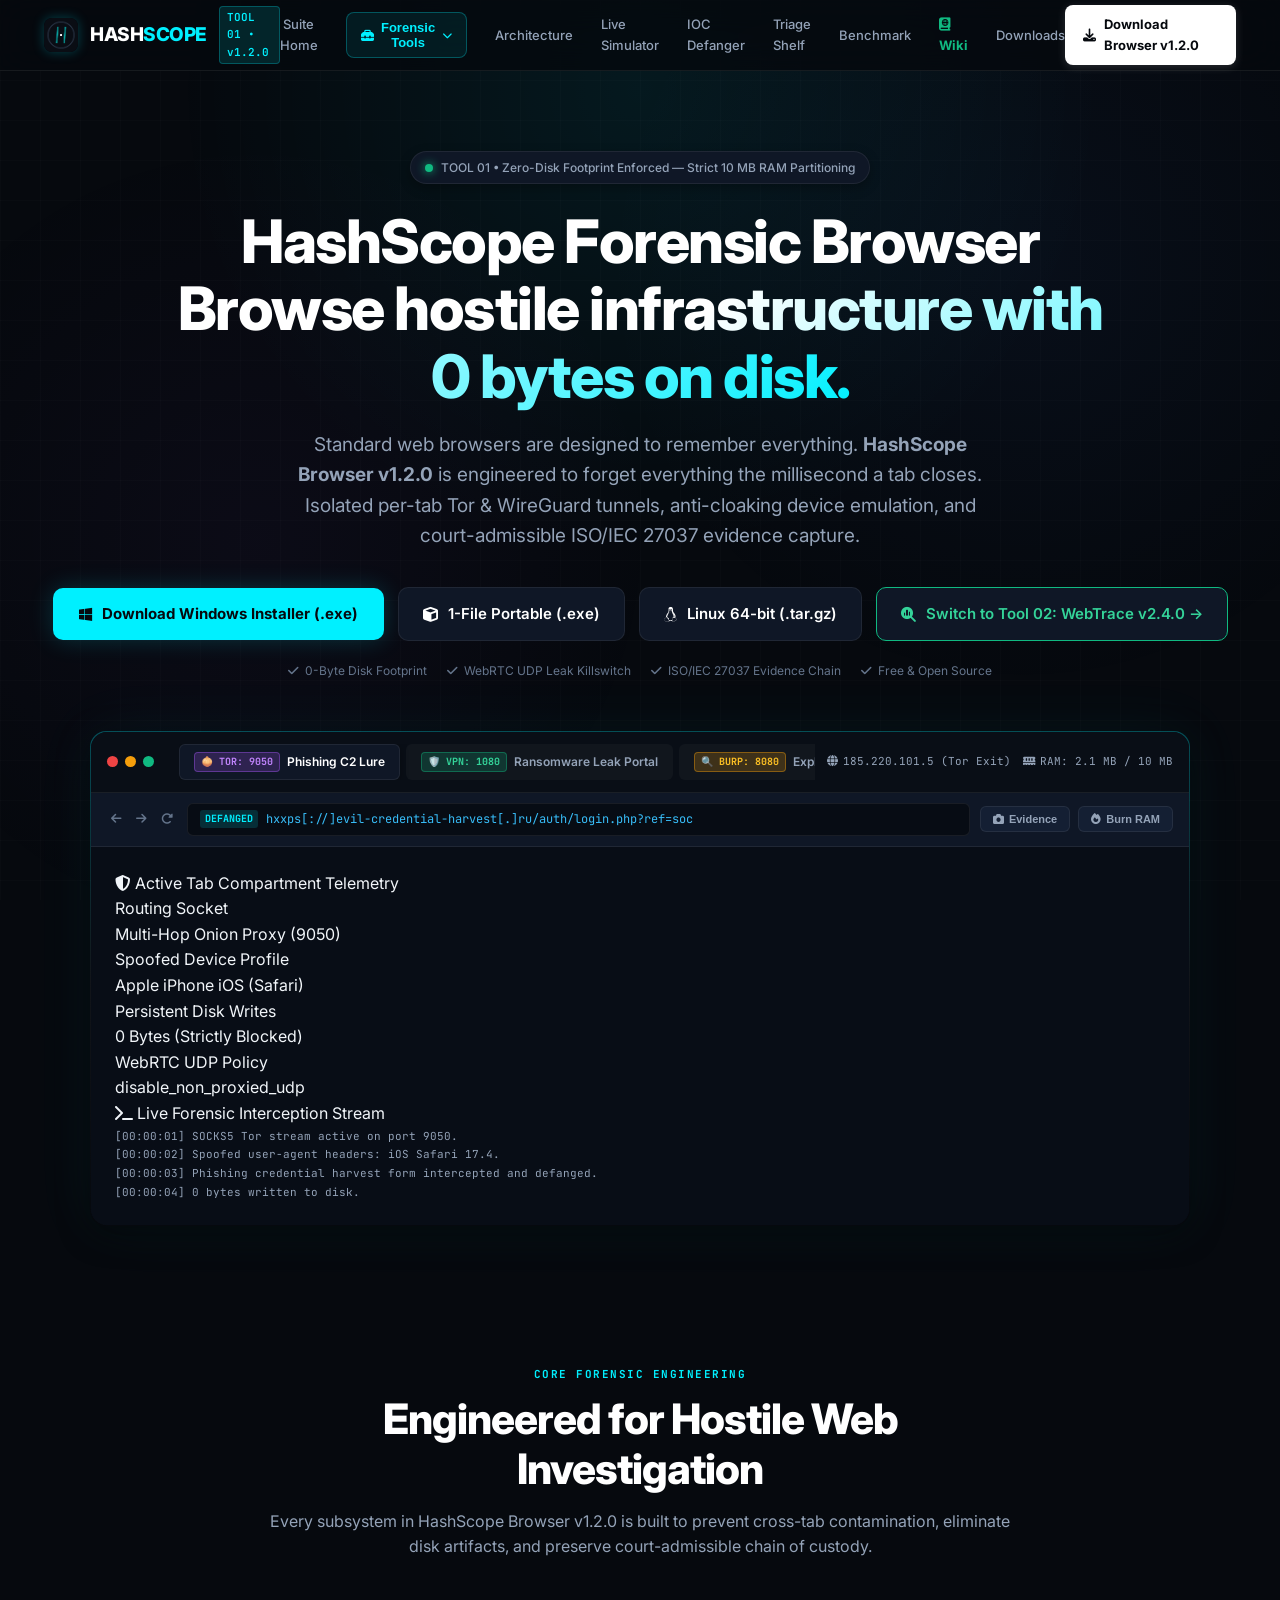
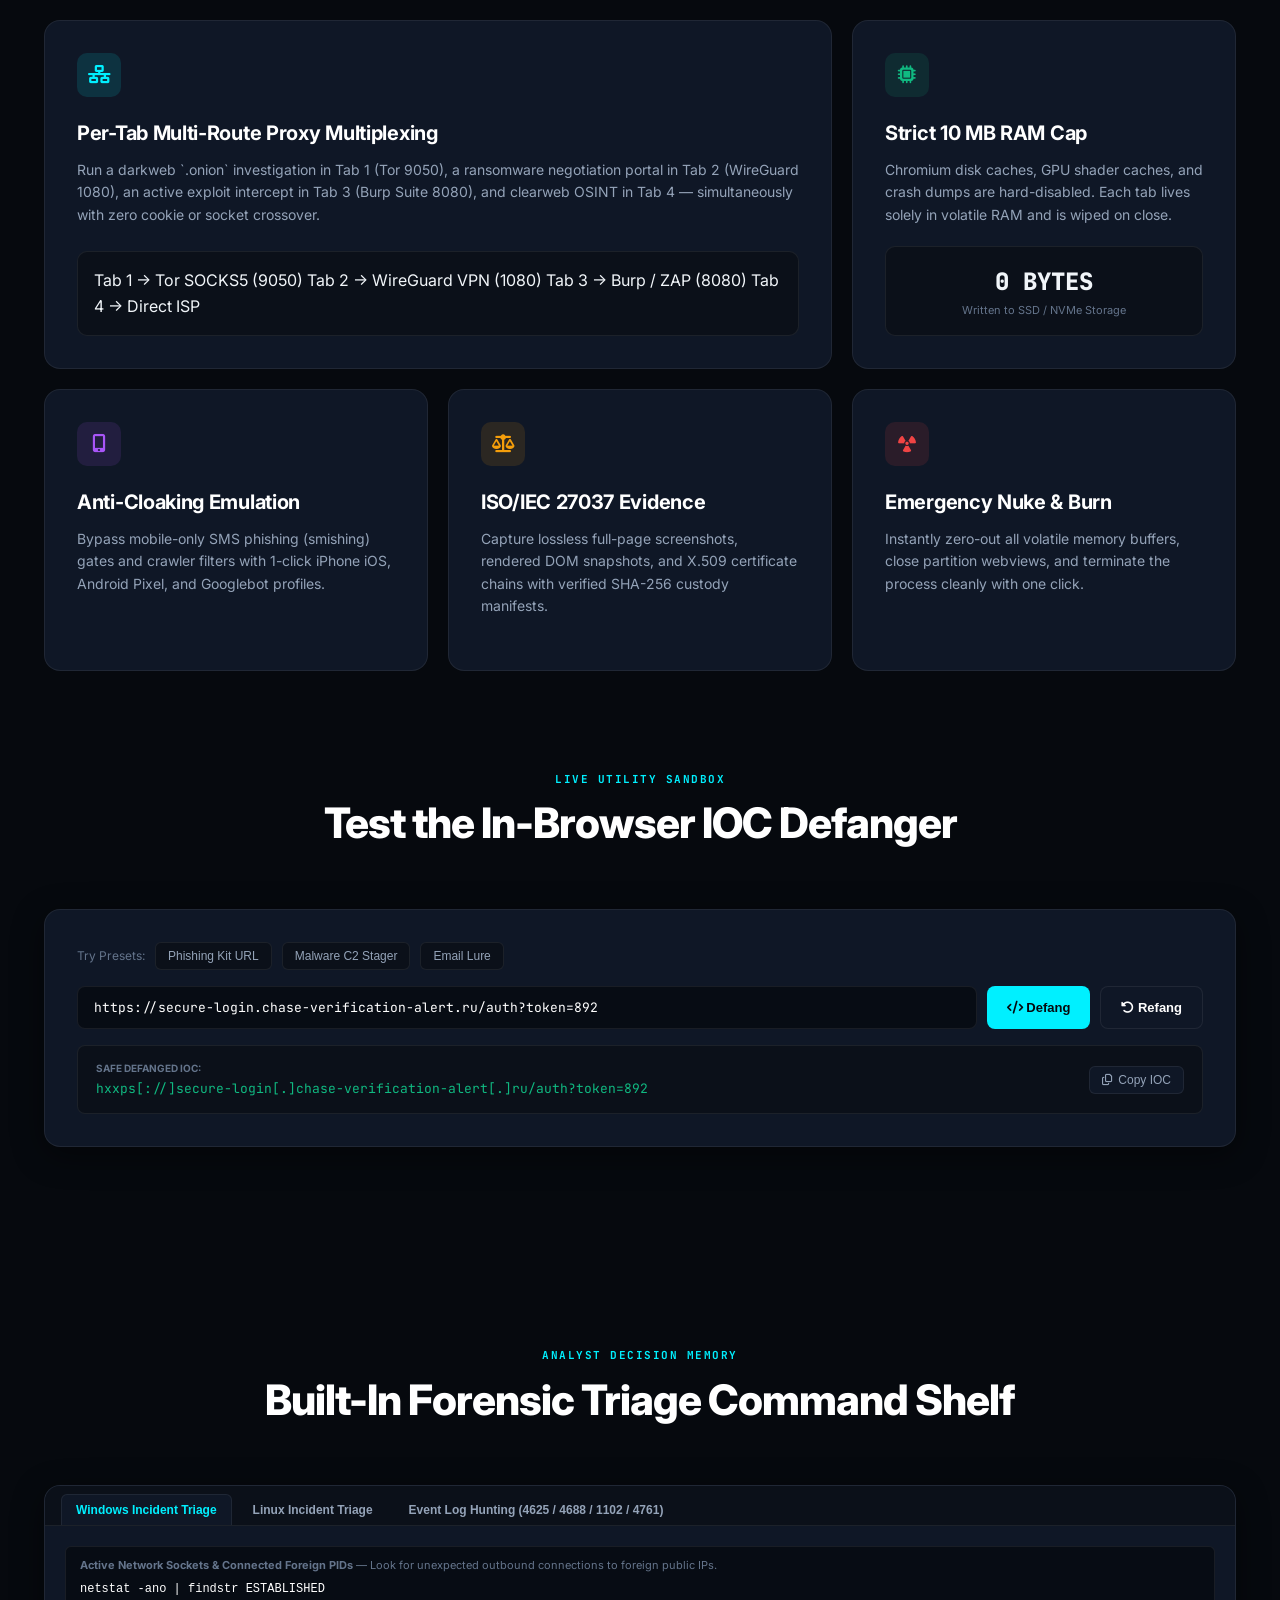
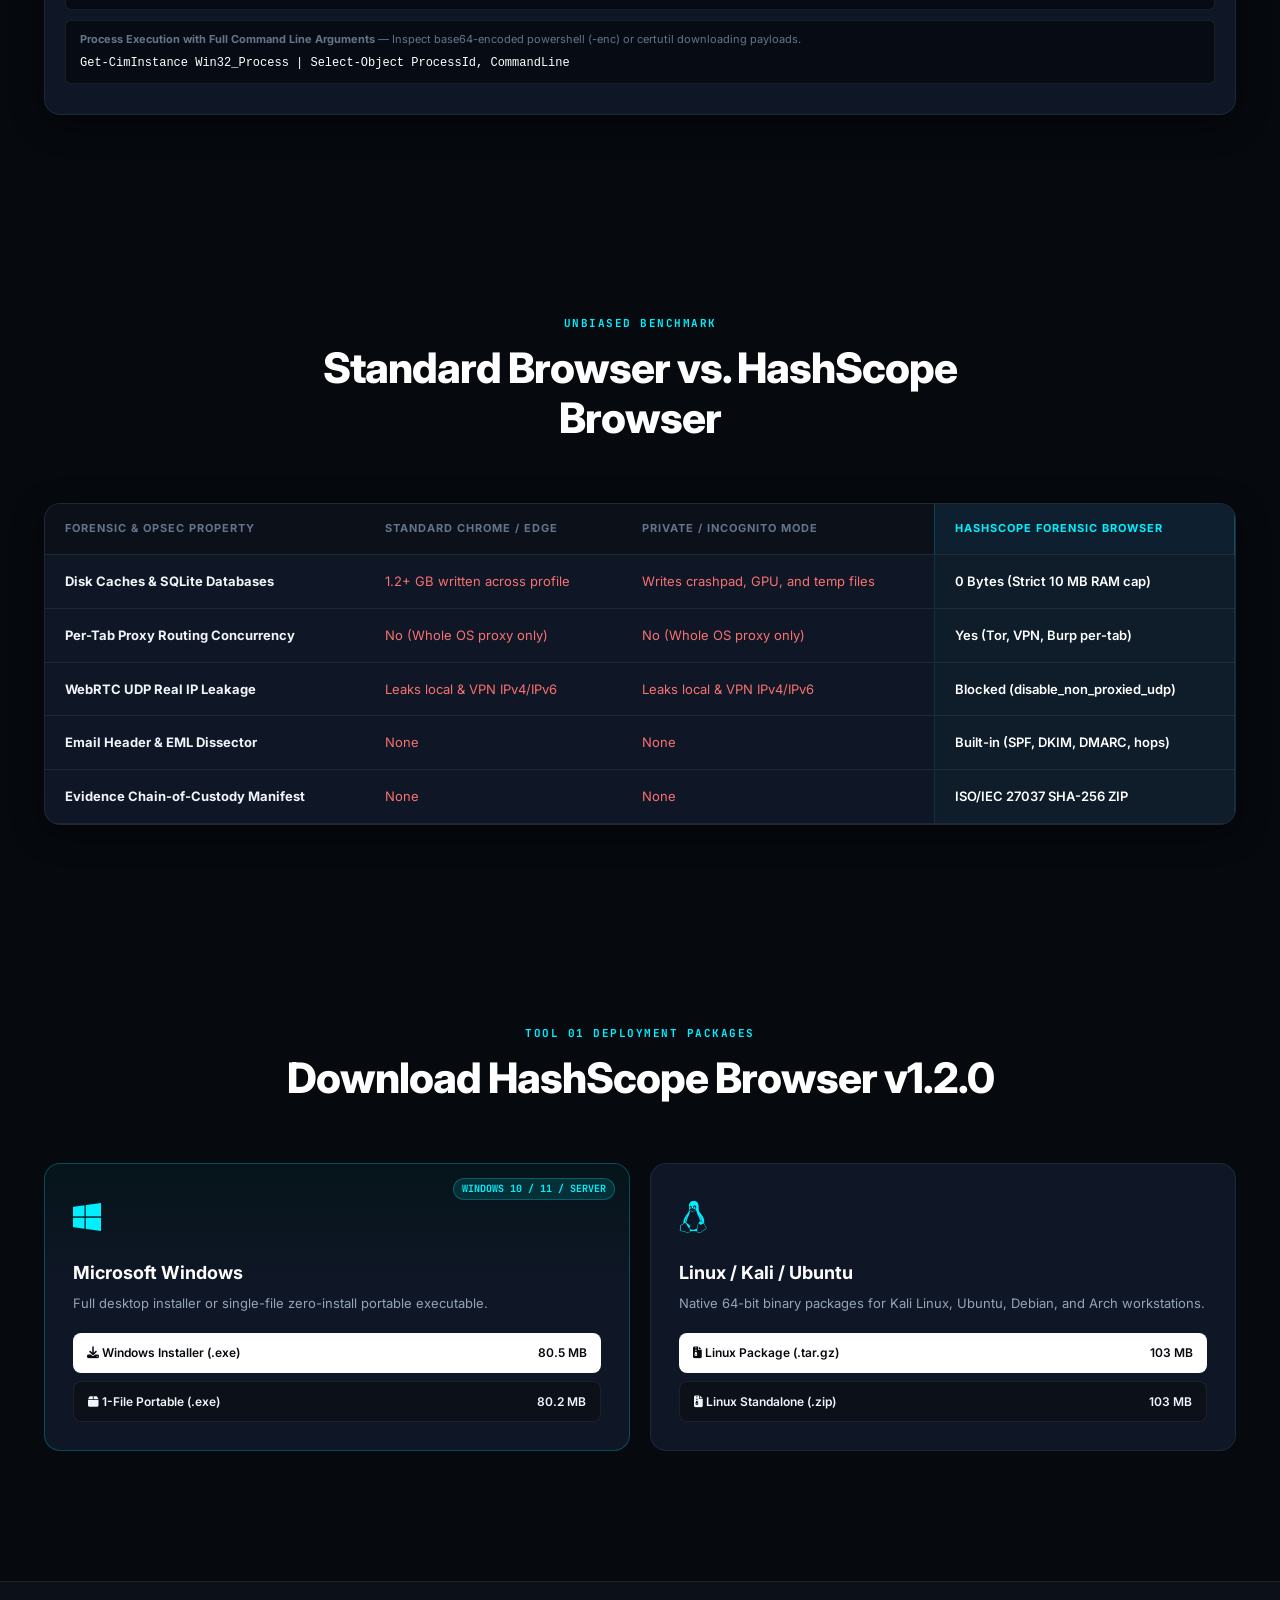
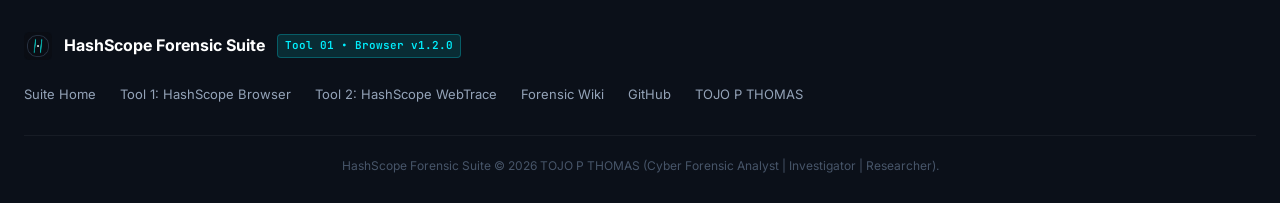
==== browser.html @ 9b2eeeef "Redesign hashscope.in into a modular Forensic Software Suite with Forensic Tools dropdown menu and d" ====
<!DOCTYPE html>
<html lang="en">
<head>
  <meta charset="UTF-8">
  <meta name="viewport" content="width=device-width, initial-scale=1.0">
  <title>HashScope Browser v1.2.0 | Zero-Trace Threat Hunting &amp; Digital Forensics Web Browser</title>
  <meta name="description" content="Tool 01 of the HashScope Forensic Suite: HashScope Browser v1.2.0 — Zero-Trace, Per-Tab Isolated Threat Hunting &amp; Digital Forensics Web Browser with 10 MB RAM ceiling, Tor/VPN/Burp routing, and ISO/IEC 27037 evidence capture. Architected by TOJO P THOMAS.">
  <meta name="keywords" content="HashScope Browser, threat hunting browser, zero trace browser, forensic web browser, per-tab Tor proxy, ISO 27037 evidence capture, TOJO P THOMAS">
  <link rel="icon" type="image/x-icon" href="assets/logo.ico">
  <link rel="stylesheet" href="style.css">
  <link rel="stylesheet" href="https://cdnjs.cloudflare.com/ajax/libs/font-awesome/6.5.1/css/all.min.css">
  <link rel="preconnect" href="https://fonts.googleapis.com">
  <link rel="preconnect" href="https://fonts.gstatic.com" crossorigin>
  <link href="https://fonts.googleapis.com/css2?family=Inter:wght@400;500;600;700;800;900&family=JetBrains+Mono:wght@400;500;700&display=swap" rel="stylesheet">
</head>
<body>

  <div class="ambient-glow"></div>
  <div class="grid-overlay"></div>

  <!-- ================= GLOBAL TOP NAVIGATION WITH TOOLS DROPDOWN ================= -->
  <header class="site-nav">
    <div class="nav-container">
      <a href="index.html" class="brand-wrapper">
        <img src="assets/logo.png" alt="HashScope Logo" class="brand-logo-img">
        <span class="brand-name">HASH<span>SCOPE</span></span>
        <span class="brand-badge">TOOL 01 • v1.2.0</span>
      </a>

      <nav class="nav-links">
        <a href="index.html"><i class="fa-solid fa-grid-2"></i> Suite Home</a>

        <!-- FORENSIC TOOLS DROPDOWN MENU -->
        <div class="nav-dropdown" id="forensicToolsDropdown">
          <button type="button" class="nav-dropdown-trigger" aria-expanded="false">
            <i class="fa-solid fa-toolbox"></i> Forensic Tools <i class="fa-solid fa-chevron-down" style="font-size:10px;"></i>
          </button>
          <div class="nav-dropdown-menu">
            <div class="nav-dropdown-header">HashScope DFIR Software Suite</div>

            <a href="browser.html" class="nav-dropdown-item active-tool">
              <div class="nav-dropdown-icon cyan"><i class="fa-solid fa-shield-halved"></i></div>
              <div class="nav-dropdown-info">
                <div class="nav-dropdown-title">
                  1. HashScope Browser <span class="nav-tool-badge">v1.2.0</span>
                </div>
                <div class="nav-dropdown-desc">Zero-Trace, 10 MB RAM Per-Tab Isolated Threat Hunting &amp; OSINT Web Browser</div>
              </div>
            </a>

            <a href="webtrace.html" class="nav-dropdown-item">
              <div class="nav-dropdown-icon emerald"><i class="fa-solid fa-magnifying-glass-chart"></i></div>
              <div class="nav-dropdown-info">
                <div class="nav-dropdown-title">
                  2. HashScope WebTrace <span class="nav-tool-badge new">v2.4.0 NEW</span>
                </div>
                <div class="nav-dropdown-desc">Free Browsing History Analysis &amp; 14+ Artifact Examiner (Chrome, Firefox, Edge, Safari, IE, Tor)</div>
              </div>
            </a>

            <div class="nav-dropdown-header" style="margin-top:6px;">Upcoming Forensic Tools (R&amp;D)</div>

            <a href="index.html#upcoming-tools" class="nav-dropdown-item">
              <div class="nav-dropdown-icon amber"><i class="fa-solid fa-hard-drive"></i></div>
              <div class="nav-dropdown-info">
                <div class="nav-dropdown-title">
                  3. HashScope DiskCarve <span class="nav-tool-badge roadmap">ROADMAP</span>
                </div>
                <div class="nav-dropdown-desc">Unallocated Cluster &amp; File Signature Forensic Recovery Engine</div>
              </div>
            </a>

            <a href="index.html#upcoming-tools" class="nav-dropdown-item">
              <div class="nav-dropdown-icon purple"><i class="fa-solid fa-memory"></i></div>
              <div class="nav-dropdown-info">
                <div class="nav-dropdown-title">
                  4. HashScope MemTrace <span class="nav-tool-badge roadmap">ROADMAP</span>
                </div>
                <div class="nav-dropdown-desc">Volatile RAM Dump &amp; Process Injection Triage Analyzer</div>
              </div>
            </a>

            <a href="index.html#tools-directory" class="nav-dropdown-item" style="margin-top:4px; border-top:1px solid rgba(255,255,255,0.06); padding-top:10px;">
              <div class="nav-dropdown-info" style="text-align:center; color:var(--cyan); font-size:12px; font-weight:700;">
                <i class="fa-solid fa-layer-group"></i> View All Forensic Suite Products &rarr;
              </div>
            </a>
          </div>
        </div>

        <a href="#architecture">Architecture</a>
        <a href="#simulator">Live Simulator</a>
        <a href="#sandbox">IOC Defanger</a>
        <a href="#triage">Triage Shelf</a>
        <a href="#comparison">Benchmark</a>
        <a href="wiki.html" style="color:#10b981; font-weight:700;"><i class="fa-solid fa-book-atlas"></i> Wiki</a>
        <a href="#download">Downloads</a>
      </nav>

      <div class="nav-actions">
        <a href="downloads/HashScope-Setup-1.2.0.exe" class="btn-nav-download">
          <i class="fa-solid fa-download"></i> Download Browser v1.2.0
        </a>
      </div>
    </div>
  </header>

  <main>
    <!-- ================= HERO SECTION ================= -->
    <section class="hero">
      <div class="hero-pill">
        <span class="pulse-dot"></span>
        <span>TOOL 01 • Zero-Disk Footprint Enforced — Strict 10 MB RAM Partitioning</span>
      </div>

      <h1 class="hero-title">
        HashScope Forensic Browser <br>
        <span class="gradient-text">Browse hostile infrastructure with 0 bytes on disk.</span>
      </h1>

      <p class="hero-desc">
        Standard web browsers are designed to remember everything. <strong>HashScope Browser v1.2.0</strong> is engineered to forget everything the millisecond a tab closes. Isolated per-tab Tor &amp; WireGuard tunnels, anti-cloaking device emulation, and court-admissible ISO/IEC 27037 evidence capture.
      </p>

      <div class="hero-cta-group">
        <a href="downloads/HashScope-Setup-1.2.0.exe" class="btn-hero-primary">
          <i class="fa-brands fa-windows"></i> Download Windows Installer (.exe)
        </a>
        <a href="downloads/HashScope-Portable-1.2.0.exe" class="btn-hero-secondary">
          <i class="fa-solid fa-cube"></i> 1-File Portable (.exe)
        </a>
        <a href="downloads/hashscope-1.2.0.tar.gz" class="btn-hero-secondary">
          <i class="fa-brands fa-linux"></i> Linux 64-bit (.tar.gz)
        </a>
        <a href="webtrace.html" class="btn-hero-secondary" style="border-color:#10b981; color:#34d399;">
          <i class="fa-solid fa-magnifying-glass-chart"></i> Switch to Tool 02: WebTrace v2.4.0 &rarr;
        </a>
      </div>

      <div class="hero-trust-row">
        <div class="hero-trust-item"><i class="fa-solid fa-check text-cyan"></i> 0-Byte Disk Footprint</div>
        <div class="hero-trust-item"><i class="fa-solid fa-check text-cyan"></i> WebRTC UDP Leak Killswitch</div>
        <div class="hero-trust-item"><i class="fa-solid fa-check text-cyan"></i> ISO/IEC 27037 Evidence Chain</div>
        <div class="hero-trust-item"><i class="fa-solid fa-check text-cyan"></i> Free &amp; Open Source</div>
      </div>

      <!-- ================= LIVE INTERACTIVE BROWSER STAGE ================= -->
      <div class="browser-stage-wrapper" id="simulator">
        <div class="browser-mock">
          <div class="mock-titlebar">
            <div class="mock-window-controls">
              <span class="m-dot red"></span>
              <span class="m-dot yellow"></span>
              <span class="m-dot green"></span>
            </div>

            <div class="mock-tabs" id="mockTabStrip">
              <div class="mock-tab active" data-tab="tab-tor">
                <span class="mock-tab-badge tor">🧅 TOR: 9050</span>
                <span>Phishing C2 Lure</span>
              </div>
              <div class="mock-tab" data-tab="tab-vpn">
                <span class="mock-tab-badge vpn">🛡️ VPN: 1080</span>
                <span>Ransomware Leak Portal</span>
              </div>
              <div class="mock-tab" data-tab="tab-burp">
                <span class="mock-tab-badge burp">🔍 BURP: 8080</span>
                <span>Exploit Kit Intercept</span>
              </div>
              <div class="mock-tab" data-tab="tab-direct">
                <span class="mock-tab-badge direct">⚡ DIRECT</span>
                <span>OSINT Triangulation</span>
              </div>
            </div>

            <div class="mock-telemetry">
              <span class="telemetry-item" id="mockIpDisplay"><i class="fa-solid fa-globe text-cyan"></i> 185.220.101.5 (Tor Exit)</span>
              <span class="telemetry-item"><i class="fa-solid fa-memory text-emerald"></i> RAM: 2.1 MB / 10 MB</span>
            </div>
          </div>

          <div class="mock-omnibar-row">
            <div style="display:flex; gap:6px;">
              <button class="mock-nav-btn"><i class="fa-solid fa-arrow-left"></i></button>
              <button class="mock-nav-btn"><i class="fa-solid fa-arrow-right"></i></button>
              <button class="mock-nav-btn"><i class="fa-solid fa-rotate-right"></i></button>
            </div>

            <div class="mock-omnibar">
              <span class="mock-defang-tag" id="mockDefangBadge">DEFANGED</span>
              <span class="mock-url-text" id="mockOmnibarUrl">hxxps[://]evil-credential-harvest[.]ru/auth/login.php?ref=soc</span>
            </div>

            <div class="mock-actions">
              <button class="btn-mock-action" id="btnSimulateEvidence">
                <i class="fa-solid fa-camera text-cyan"></i> Evidence
              </button>
              <button class="btn-mock-action danger">
                <i class="fa-solid fa-fire"></i> Burn RAM
              </button>
            </div>
          </div>

          <div class="mock-viewport">
            <div class="mock-viewport-left">
              <div class="mock-card-title">
                <i class="fa-solid fa-shield-halved text-cyan"></i> Active Tab Compartment Telemetry
              </div>
              <div class="mock-stat-grid">
                <div class="mock-stat-box">
                  <div class="mock-stat-label">Routing Socket</div>
                  <div class="mock-stat-value text-purple" id="mockRouteVal">Multi-Hop Onion Proxy (9050)</div>
                </div>
                <div class="mock-stat-box">
                  <div class="mock-stat-label">Spoofed Device Profile</div>
                  <div class="mock-stat-value text-cyan" id="mockUaVal">Apple iPhone iOS (Safari)</div>
                </div>
                <div class="mock-stat-box">
                  <div class="mock-stat-label">Persistent Disk Writes</div>
                  <div class="mock-stat-value text-green">0 Bytes (Strictly Blocked)</div>
                </div>
                <div class="mock-stat-box">
                  <div class="mock-stat-label">WebRTC UDP Policy</div>
                  <div class="mock-stat-value text-amber">disable_non_proxied_udp</div>
                </div>
              </div>
            </div>

            <div class="mock-viewport-right">
              <div class="mock-card-title">
                <i class="fa-solid fa-terminal text-emerald"></i> Live Forensic Interception Stream
              </div>
              <div id="mockIntelLog" style="font-family:var(--font-mono); font-size:11px; color:var(--text-secondary); line-height:1.7;">
                [00:00:01] SOCKS5 Tor stream active on port 9050.<br>
                [00:00:02] Spoofed user-agent headers: iOS Safari 17.4.<br>
                [00:00:03] Phishing credential harvest form intercepted and defanged.<br>
                [00:00:04] 0 bytes written to disk.
              </div>
            </div>
          </div>
        </div>
      </div>
    </section>

    <!-- ================= CORE ARCHITECTURAL PILLARS ================= -->
    <section class="section" id="architecture">
      <div class="section-head">
        <span class="section-tag">CORE FORENSIC ENGINEERING</span>
        <h2 class="section-title">Engineered for Hostile Web Investigation</h2>
        <p class="section-subtitle">
          Every subsystem in HashScope Browser v1.2.0 is built to prevent cross-tab contamination, eliminate disk artifacts, and preserve court-admissible chain of custody.
        </p>
      </div>

      <div class="bento-grid">
        <div class="bento-card bento-col-8">
          <div>
            <div class="bento-icon cyan"><i class="fa-solid fa-network-wired"></i></div>
            <h3>Per-Tab Multi-Route Proxy Multiplexing</h3>
            <p>
              Run a darkweb `.onion` investigation in Tab 1 (Tor 9050), a ransomware negotiation portal in Tab 2 (WireGuard 1080), an active exploit intercept in Tab 3 (Burp Suite 8080), and clearweb OSINT in Tab 4 — simultaneously with zero cookie or socket crossover.
            </p>
          </div>
          <div class="bento-visual">
            <div class="route-pill-list">
              <span class="route-pill"><span class="dot" style="background:#c084fc;"></span> Tab 1 &rarr; Tor SOCKS5 (9050)</span>
              <span class="route-pill"><span class="dot" style="background:#34d399;"></span> Tab 2 &rarr; WireGuard VPN (1080)</span>
              <span class="route-pill"><span class="dot" style="background:#fbbf24;"></span> Tab 3 &rarr; Burp / ZAP (8080)</span>
              <span class="route-pill"><span class="dot" style="background:#38bdf8;"></span> Tab 4 &rarr; Direct ISP</span>
            </div>
          </div>
        </div>

        <div class="bento-card bento-col-4">
          <div>
            <div class="bento-icon emerald"><i class="fa-solid fa-microchip"></i></div>
            <h3>Strict 10 MB RAM Cap</h3>
            <p>
              Chromium disk caches, GPU shader caches, and crash dumps are hard-disabled. Each tab lives solely in volatile RAM and is wiped on close.
            </p>
          </div>
          <div class="bento-visual" style="text-align:center;">
            <div class="text-green" style="font-size:24px; font-weight:900; font-family:var(--font-mono);">0 BYTES</div>
            <div style="font-size:11px; color:var(--text-muted);">Written to SSD / NVMe Storage</div>
          </div>
        </div>

        <div class="bento-card bento-col-4">
          <div>
            <div class="bento-icon purple"><i class="fa-solid fa-mobile-screen-button"></i></div>
            <h3>Anti-Cloaking Emulation</h3>
            <p>
              Bypass mobile-only SMS phishing (smishing) gates and crawler filters with 1-click iPhone iOS, Android Pixel, and Googlebot profiles.
            </p>
          </div>
        </div>

        <div class="bento-card bento-col-4">
          <div>
            <div class="bento-icon amber"><i class="fa-solid fa-scale-balanced"></i></div>
            <h3>ISO/IEC 27037 Evidence</h3>
            <p>
              Capture lossless full-page screenshots, rendered DOM snapshots, and X.509 certificate chains with verified SHA-256 custody manifests.
            </p>
          </div>
        </div>

        <div class="bento-card bento-col-4">
          <div>
            <div class="bento-icon crimson"><i class="fa-solid fa-radiation"></i></div>
            <h3>Emergency Nuke &amp; Burn</h3>
            <p>
              Instantly zero-out all volatile memory buffers, close partition webviews, and terminate the process cleanly with one click.
            </p>
          </div>
        </div>
      </div>
    </section>

    <!-- ================= INTERACTIVE IOC DEFANGER SANDBOX ================= -->
    <section class="section" id="sandbox" style="padding-top:0;">
      <div class="section-head">
        <span class="section-tag">LIVE UTILITY SANDBOX</span>
        <h2 class="section-title">Test the In-Browser IOC Defanger</h2>
      </div>
      <div class="sandbox-card">
        <div class="sandbox-presets">
          <span style="font-size:12px; color:var(--text-muted); align-self:center;">Try Presets:</span>
          <button class="btn-preset" data-sample="https://secure-login.chase-verification-alert.ru/auth?token=892">Phishing Kit URL</button>
          <button class="btn-preset" data-sample="http://185.220.101.5:8080/stage2_payload.exe">Malware C2 Stager</button>
          <button class="btn-preset" data-sample="admin@compromised-host-mail.com">Email Lure</button>
        </div>
        <div class="sandbox-input-box">
          <input type="text" class="sandbox-input" id="sandboxInput" value="https://secure-login.chase-verification-alert.ru/auth?token=892">
          <button class="btn-sandbox-run" id="btnRunDefang"><i class="fa-solid fa-code"></i> Defang</button>
          <button class="btn-sandbox-run" id="btnRunRefang" style="background:var(--bg-card); color:#fff; border:1px solid var(--border-subtle);"><i class="fa-solid fa-rotate-left"></i> Refang</button>
        </div>
        <div class="sandbox-output-box">
          <div>
            <div style="font-size:10px; text-transform:uppercase; color:var(--text-muted); margin-bottom:3px; font-weight:700;">Safe Defanged IOC:</div>
            <div class="sandbox-output-text" id="sandboxOutput">hxxps[://]secure-login[.]chase-verification-alert[.]ru/auth?token=892</div>
          </div>
          <button class="btn-copy-sandbox" id="btnCopySandbox"><i class="fa-regular fa-copy"></i> Copy IOC</button>
        </div>
      </div>
    </section>

    <!-- ================= TRIAGE SHELF ================= -->
    <section class="section" id="triage">
      <div class="section-head">
        <span class="section-tag">ANALYST DECISION MEMORY</span>
        <h2 class="section-title">Built-In Forensic Triage Command Shelf</h2>
      </div>
      <div class="terminal-card">
        <div class="terminal-tabs">
          <button class="t-tab-btn active" data-cmdset="windows">Windows Incident Triage</button>
          <button class="t-tab-btn" data-cmdset="linux">Linux Incident Triage</button>
          <button class="t-tab-btn" data-cmdset="eventlog">Event Log Hunting (4625 / 4688 / 1102 / 4761)</button>
        </div>
        <div class="terminal-body" id="triageCommandsList"></div>
      </div>
    </section>

    <!-- ================= FORENSIC COMPARISON MATRIX ================= -->
    <section class="section" id="comparison">
      <div class="section-head">
        <span class="section-tag">UNBIASED BENCHMARK</span>
        <h2 class="section-title">Standard Browser vs. HashScope Browser</h2>
      </div>
      <div class="table-wrapper">
        <table class="compare-table">
          <thead>
            <tr>
              <th>Forensic &amp; OPSEC Property</th>
              <th>Standard Chrome / Edge</th>
              <th>Private / Incognito Mode</th>
              <th class="col-highlight">HashScope Forensic Browser</th>
            </tr>
          </thead>
          <tbody>
            <tr>
              <td><strong>Disk Caches &amp; SQLite Databases</strong></td>
              <td class="text-bad">1.2+ GB written across profile</td>
              <td class="text-bad">Writes crashpad, GPU, and temp files</td>
              <td class="col-highlight text-good">0 Bytes (Strict 10 MB RAM cap)</td>
            </tr>
            <tr>
              <td><strong>Per-Tab Proxy Routing Concurrency</strong></td>
              <td class="text-bad">No (Whole OS proxy only)</td>
              <td class="text-bad">No (Whole OS proxy only)</td>
              <td class="col-highlight text-good">Yes (Tor, VPN, Burp per-tab)</td>
            </tr>
            <tr>
              <td><strong>WebRTC UDP Real IP Leakage</strong></td>
              <td class="text-bad">Leaks local &amp; VPN IPv4/IPv6</td>
              <td class="text-bad">Leaks local &amp; VPN IPv4/IPv6</td>
              <td class="col-highlight text-good">Blocked (disable_non_proxied_udp)</td>
            </tr>
            <tr>
              <td><strong>Email Header &amp; EML Dissector</strong></td>
              <td class="text-bad">None</td>
              <td class="text-bad">None</td>
              <td class="col-highlight text-good">Built-in (SPF, DKIM, DMARC, hops)</td>
            </tr>
            <tr>
              <td><strong>Evidence Chain-of-Custody Manifest</strong></td>
              <td class="text-bad">None</td>
              <td class="text-bad">None</td>
              <td class="col-highlight text-good">ISO/IEC 27037 SHA-256 ZIP</td>
            </tr>
          </tbody>
        </table>
      </div>
    </section>

    <!-- ================= DOWNLOAD HUB ================= -->
    <section class="section" id="download">
      <div class="section-head">
        <span class="section-tag">TOOL 01 DEPLOYMENT PACKAGES</span>
        <h2 class="section-title">Download HashScope Browser v1.2.0</h2>
      </div>

      <div class="downloads-grid">
        <div class="dl-card highlight">
          <span class="dl-tag-featured">WINDOWS 10 / 11 / SERVER</span>
          <div class="dl-icon"><i class="fa-brands fa-windows"></i></div>
          <h3>Microsoft Windows</h3>
          <p>Full desktop installer or single-file zero-install portable executable.</p>
          <div class="dl-btn-stack">
            <a href="downloads/HashScope-Setup-1.2.0.exe" class="btn-dl-item primary">
              <span><i class="fa-solid fa-download"></i> Windows Installer (.exe)</span>
              <span class="mono">80.5 MB</span>
            </a>
            <a href="downloads/HashScope-Portable-1.2.0.exe" class="btn-dl-item secondary">
              <span><i class="fa-solid fa-box"></i> 1-File Portable (.exe)</span>
              <span class="mono">80.2 MB</span>
            </a>
          </div>
        </div>

        <div class="dl-card">
          <div class="dl-icon"><i class="fa-brands fa-linux"></i></div>
          <h3>Linux / Kali / Ubuntu</h3>
          <p>Native 64-bit binary packages for Kali Linux, Ubuntu, Debian, and Arch workstations.</p>
          <div class="dl-btn-stack">
            <a href="downloads/hashscope-1.2.0.tar.gz" class="btn-dl-item primary">
              <span><i class="fa-solid fa-file-archive"></i> Linux Package (.tar.gz)</span>
              <span class="mono">103 MB</span>
            </a>
            <a href="downloads/hashscope-1.2.0.zip" class="btn-dl-item secondary">
              <span><i class="fa-solid fa-file-zipper"></i> Linux Standalone (.zip)</span>
              <span class="mono">103 MB</span>
            </a>
          </div>
        </div>
      </div>
    </section>
  </main>

  <footer class="site-footer">
    <div class="footer-container">
      <div class="footer-brand">
        <img src="assets/logo.png" alt="HashScope Logo" style="width:28px; height:28px;">
        <span style="font-weight:700; color:#fff;">HashScope Forensic Suite</span>
        <span class="brand-badge">Tool 01 • Browser v1.2.0</span>
      </div>
      <div class="footer-links">
        <a href="index.html">Suite Home</a>
        <a href="browser.html">Tool 1: HashScope Browser</a>
        <a href="webtrace.html">Tool 2: HashScope WebTrace</a>
        <a href="wiki.html">Forensic Wiki</a>
        <a href="https://github.com/tojo54/hashscope" target="_blank">GitHub</a>
        <a href="https://medium.com/@tojopthomas" target="_blank">TOJO P THOMAS</a>
      </div>
    </div>
    <div class="footer-bottom">
      HashScope Forensic Suite © 2026 TOJO P THOMAS (Cyber Forensic Analyst | Investigator | Researcher).
    </div>
  </footer>

  <script>
    // Dropdown toggle support for click/mobile
    const dd = document.getElementById('forensicToolsDropdown');
    if (dd) {
      dd.querySelector('.nav-dropdown-trigger').addEventListener('click', (e) => {
        e.stopPropagation();
        dd.classList.toggle('open');
      });
      document.addEventListener('click', () => dd.classList.remove('open'));
    }

    // Simulator logic
    const tabData = {
      'tab-tor': { route: 'Multi-Hop Onion Proxy (9050)', routeColor: '#c084fc', ua: 'Apple iPhone iOS (Safari)', ip: '185.220.101.5 (Tor Exit Germany)', url: 'hxxps[://]evil-credential-harvest[.]ru/auth/login.php?ref=soc', log: '[00:00:01] SOCKS5 Tor stream active on port 9050.<br>[00:00:02] Spoofed user-agent headers: iOS Safari 17.4.<br>[00:00:03] Phishing credential harvest form intercepted and defanged.<br>[00:00:04] 0 bytes written to disk.' },
      'tab-vpn': { route: 'WireGuard Tunnel Bridge (1080)', routeColor: '#34d399', ua: 'Android Samsung S24 (Chrome)', ip: '194.26.29.112 (Stockholm Tunnel)', url: 'hxxps[://]lockbit-leak-portal[.]su/files/victim-dump.tar', log: '[00:00:01] User-space WireGuard proxy tunnel active on 127.0.0.1:1080.<br>[00:00:02] Entire host OS network untouched; only this tab routes via VPN.<br>[00:00:03] RFC 8828 WebRTC killswitch enforced.<br>[00:00:04] Zero trace footprint active.' },
      'tab-burp': { route: 'Burp Suite Proxy (8080)', routeColor: '#fbbf24', ua: 'Googlebot Crawler 2.1', ip: '127.0.0.1:8080 (Local Intercept)', url: 'hxxp[://]exploit-kit-gate[.]net/payload.js', log: '[00:00:01] Upstream proxy redirected to 127.0.0.1:8080.<br>[00:00:02] JavaScript execution frozen to safely capture de-obfuscated stager.<br>[00:00:03] Intercepted 3 HTTP POST beacons to C2 domain.<br>[00:00:04] Ready for evidence export.' },
      'tab-direct': { route: 'Direct ISP (Host Adapter)', routeColor: '#38bdf8', ua: 'Clean Forensic Chromium (x64)', ip: '116.68.96.9 (Host IP Verified)', url: 'https://virustotal.com/gui/domain/evil-credential-harvest.ru', log: '[00:00:01] Direct ISP network adapter attached.<br>[00:00:02] DNS-over-HTTPS (DoH) resolved via Cloudflare 1.1.1.1.<br>[00:00:03] Passive OSINT WHOIS and SSL certificate fingerprints evaluated.<br>[00:00:04] Ready for analyst pivoting.' }
    };
    document.querySelectorAll('.mock-tab').forEach(tab => {
      tab.addEventListener('click', () => {
        document.querySelectorAll('.mock-tab').forEach(t => t.classList.remove('active'));
        tab.classList.add('active');
        const d = tabData[tab.dataset.tab];
        if (d) {
          document.getElementById('mockRouteVal').textContent = d.route;
          document.getElementById('mockRouteVal').style.color = d.routeColor;
          document.getElementById('mockUaVal').textContent = d.ua;
          document.getElementById('mockIpDisplay').innerHTML = `<i class="fa-solid fa-globe text-cyan"></i> ${d.ip}`;
          document.getElementById('mockOmnibarUrl').textContent = d.url;
          document.getElementById('mockIntelLog').innerHTML = d.log;
        }
      });
    });

    function defang(str) { return str.replace(/^https?:\/\//i, m => m.toLowerCase().startsWith('https') ? 'hxxps[://]' : 'hxxp[://]').replace(/\./g, '[.]').replace(/@/g, '[@]'); }
    function refang(str) { return str.replace(/hxxps\[:\/\/\]/gi, 'https://').replace(/hxxp\[:\/\/\]/gi, 'http://').replace(/\[\.\]/g, '.').replace(/\[@\]/g, '@'); }
    const sandboxInput = document.getElementById('sandboxInput');
    const sandboxOutput = document.getElementById('sandboxOutput');
    document.getElementById('btnRunDefang').addEventListener('click', () => { sandboxOutput.textContent = defang(sandboxInput.value); });
    document.getElementById('btnRunRefang').addEventListener('click', () => { sandboxOutput.textContent = refang(sandboxInput.value); });
    document.querySelectorAll('.btn-preset').forEach(btn => btn.addEventListener('click', () => { sandboxInput.value = btn.dataset.sample; sandboxOutput.textContent = defang(btn.dataset.sample); }));
    document.getElementById('btnCopySandbox').addEventListener('click', (e) => { navigator.clipboard.writeText(sandboxOutput.textContent); e.currentTarget.innerHTML = '<i class="fa-solid fa-check text-green"></i> Copied!'; });

    const triageData = {
      windows: [
        { desc: 'Active Network Sockets & Connected Foreign PIDs', cmd: 'netstat -ano | findstr ESTABLISHED', inspect: 'Look for unexpected outbound connections to foreign public IPs.' },
        { desc: 'Process Execution with Full Command Line Arguments', cmd: 'Get-CimInstance Win32_Process | Select-Object ProcessId, CommandLine', inspect: 'Inspect base64-encoded powershell (-enc) or certutil downloading payloads.' }
      ],
      linux: [
        { desc: 'Listening Sockets with Associated Process Executables', cmd: 'ss -tulpn', inspect: 'Check for unauthorized ports bound to 0.0.0.0.' },
        { desc: 'Active Process Tree with Hierarchy & Arguments', cmd: 'ps auxf', inspect: 'Identify spawned bash reverse shells beneath web servers (www-data).' }
      ],
      eventlog: [
        { desc: 'Event ID 4625 — An account failed to log on', cmd: 'Get-WinEvent -FilterHashtable @{LogName=\'Security\';ID=4625}', inspect: 'Distinguishes between bad passwords and non-existent users.' },
        { desc: 'Event ID 1102 — The audit log was cleared', cmd: 'Get-WinEvent -FilterHashtable @{LogName=\'Security\';ID=1102}', inspect: 'High-severity indicator of attacker anti-forensics.' }
      ]
    };
    function renderTriageShelf(setKey) {
      const list = triageData[setKey] || [];
      document.getElementById('triageCommandsList').innerHTML = list.map(item => `
        <div class="terminal-cmd-row">
          <div style="flex:1;">
            <div class="terminal-cmd-desc"><strong>${item.desc}</strong> — ${item.inspect}</div>
            <div class="terminal-cmd-code"><code>${item.cmd}</code></div>
          </div>
        </div>
      `).join('');
    }
    document.querySelectorAll('.t-tab-btn').forEach(btn => btn.addEventListener('click', () => {
      document.querySelectorAll('.t-tab-btn').forEach(b => b.classList.remove('active'));
      btn.classList.add('active');
      renderTriageShelf(btn.dataset.cmdset);
    }));
    renderTriageShelf('windows');
  </script>
</body>
</html>
---- style.css ----
/* ============================================================
   HashScope Browser - Modern High-End Forensic Portal
   Curated by TOJO P THOMAS | Cyber Forensic Analyst & Researcher
   ============================================================ */

:root {
  --bg-base: #06090e;
  --bg-surface: #0b1019;
  --bg-card: #0f1726;
  --bg-card-hover: #141f33;
  --bg-card-subtle: #0d1522;
  --bg-input: #070c14;

  --border-subtle: rgba(255, 255, 255, 0.07);
  --border-accent: rgba(0, 240, 255, 0.25);
  --border-glow: rgba(0, 240, 255, 0.4);

  --text-main: #f1f5f9;
  --text-secondary: #94a3b8;
  --text-muted: #64748b;
  --text-dim: #475569;

  --cyan: #00f0ff;
  --cyan-dim: rgba(0, 240, 255, 0.12);
  --blue: #3b82f6;
  --emerald: #10b981;
  --emerald-dim: rgba(16, 185, 129, 0.12);
  --amber: #f59e0b;
  --amber-dim: rgba(245, 158, 11, 0.12);
  --crimson: #ef4444;
  --crimson-dim: rgba(239, 68, 68, 0.12);
  --purple: #a855f7;
  --purple-dim: rgba(168, 85, 247, 0.12);

  --font-sans: 'Inter', -apple-system, BlinkMacSystemFont, 'Segoe UI', Roboto, sans-serif;
  --font-mono: 'JetBrains Mono', 'Fira Code', 'Consolas', monospace;

  --radius-sm: 6px;
  --radius-md: 10px;
  --radius-lg: 16px;
  --radius-xl: 24px;

  --glow-cyan: 0 0 24px rgba(0, 240, 255, 0.18);
  --glow-emerald: 0 0 24px rgba(16, 185, 129, 0.18);
  --shadow-card: 0 8px 32px rgba(0, 0, 0, 0.45);
}

* {
  margin: 0;
  padding: 0;
  box-sizing: border-box;
}

html {
  scroll-behavior: smooth;
}

body {
  font-family: var(--font-sans);
  background-color: var(--bg-base);
  color: var(--text-main);
  line-height: 1.6;
  -webkit-font-smoothing: antialiased;
  position: relative;
  overflow-x: hidden;
}

/* Ambient Cyber Mesh Gradient Background */
.ambient-glow {
  position: fixed;
  top: 0;
  left: 50%;
  transform: translateX(-50%);
  width: 100vw;
  height: 100vh;
  pointer-events: none;
  z-index: 0;
  background: 
    radial-gradient(circle at 50% 10%, rgba(0, 240, 255, 0.07) 0%, transparent 45%),
    radial-gradient(circle at 80% 30%, rgba(59, 130, 246, 0.05) 0%, transparent 35%),
    radial-gradient(circle at 20% 60%, rgba(168, 85, 247, 0.04) 0%, transparent 35%);
}

.grid-overlay {
  position: fixed;
  inset: 0;
  background-image: linear-gradient(rgba(255, 255, 255, 0.015) 1px, transparent 1px),
                    linear-gradient(90deg, rgba(255, 255, 255, 0.015) 1px, transparent 1px);
  background-size: 40px 40px;
  pointer-events: none;
  z-index: 0;
}

a {
  color: var(--cyan);
  text-decoration: none;
  transition: all 0.15s ease;
}

a:hover {
  color: #fff;
}

/* ============================================================
   TOP NAVBAR
   ============================================================ */
.site-nav {
  position: sticky;
  top: 0;
  z-index: 1000;
  backdrop-filter: blur(16px);
  -webkit-backdrop-filter: blur(16px);
  background: rgba(6, 9, 14, 0.82);
  border-bottom: 1px solid var(--border-subtle);
}

.nav-container {
  max-width: 1240px;
  margin: 0 auto;
  padding: 0 24px;
  height: 70px;
  display: flex;
  align-items: center;
  justify-content: space-between;
}

.brand-wrapper {
  display: flex;
  align-items: center;
  gap: 12px;
  text-decoration: none;
}

.brand-logo-img {
  width: 34px;
  height: 34px;
  border-radius: 8px;
  box-shadow: 0 0 12px rgba(0, 240, 255, 0.25);
  object-fit: contain;
}

.brand-name {
  font-size: 19px;
  font-weight: 800;
  letter-spacing: -0.5px;
  color: #ffffff;
}

.brand-name span {
  color: var(--cyan);
}

.brand-badge {
  font-family: var(--font-mono);
  font-size: 11px;
  padding: 2px 7px;
  background: var(--cyan-dim);
  border: 1px solid var(--border-accent);
  color: var(--cyan);
  border-radius: 4px;
  font-weight: 600;
}

.nav-links {
  display: flex;
  align-items: center;
  gap: 28px;
}

.nav-links a {
  font-size: 13px;
  font-weight: 500;
  color: var(--text-secondary);
  transition: color 0.15s ease;
}

.nav-links a:hover {
  color: #ffffff;
}

.nav-actions {
  display: flex;
  align-items: center;
  gap: 14px;
}

.btn-nav-download {
  display: inline-flex;
  align-items: center;
  gap: 8px;
  background: #ffffff;
  color: #06090e;
  font-size: 13px;
  font-weight: 700;
  padding: 9px 18px;
  border-radius: 8px;
  transition: all 0.2s ease;
  box-shadow: 0 2px 10px rgba(255, 255, 255, 0.15);
}

.btn-nav-download:hover {
  background: var(--cyan);
  color: #06090e;
  box-shadow: var(--glow-cyan);
  transform: translateY(-1px);
}

/* ============================================================
   HERO STAGE
   ============================================================ */
.hero {
  position: relative;
  z-index: 1;
  max-width: 1240px;
  margin: 0 auto;
  padding: 80px 24px 40px;
  text-align: center;
}

.hero-pill {
  display: inline-flex;
  align-items: center;
  gap: 8px;
  padding: 6px 14px;
  border-radius: 30px;
  background: var(--bg-card);
  border: 1px solid var(--border-subtle);
  font-size: 12px;
  font-weight: 500;
  color: var(--text-secondary);
  margin-bottom: 24px;
  box-shadow: 0 4px 12px rgba(0,0,0,0.3);
}

.pulse-dot {
  width: 8px;
  height: 8px;
  border-radius: 50%;
  background: var(--emerald);
  box-shadow: 0 0 10px var(--emerald);
}

.hero-title {
  font-size: clamp(34px, 5.5vw, 60px);
  font-weight: 800;
  letter-spacing: -1.5px;
  line-height: 1.12;
  margin-bottom: 20px;
  color: #ffffff;
  max-width: 960px;
  margin-left: auto;
  margin-right: auto;
}

.hero-title .gradient-text {
  background: linear-gradient(135deg, #ffffff 40%, var(--cyan) 100%);
  -webkit-background-clip: text;
  -webkit-text-fill-color: transparent;
}

.hero-desc {
  font-size: clamp(16px, 2vw, 19px);
  color: var(--text-secondary);
  max-width: 720px;
  margin: 0 auto 36px;
  line-height: 1.6;
}

.hero-cta-group {
  display: flex;
  align-items: center;
  justify-content: center;
  gap: 14px;
  flex-wrap: wrap;
  margin-bottom: 20px;
}

.btn-hero-primary {
  display: inline-flex;
  align-items: center;
  gap: 10px;
  background: var(--cyan);
  color: #06090e;
  font-size: 15px;
  font-weight: 700;
  padding: 14px 26px;
  border-radius: 10px;
  transition: all 0.2s ease;
  box-shadow: var(--glow-cyan);
}

.btn-hero-primary:hover {
  background: #ffffff;
  color: #06090e;
  transform: translateY(-2px);
  box-shadow: 0 8px 24px rgba(255, 255, 255, 0.2);
}

.btn-hero-secondary {
  display: inline-flex;
  align-items: center;
  gap: 10px;
  background: var(--bg-card);
  color: #ffffff;
  border: 1px solid var(--border-subtle);
  font-size: 15px;
  font-weight: 600;
  padding: 14px 24px;
  border-radius: 10px;
  transition: all 0.2s ease;
}

.btn-hero-secondary:hover {
  border-color: var(--border-accent);
  background: var(--bg-card-hover);
  color: var(--cyan);
  transform: translateY(-2px);
}

.hero-trust-row {
  display: flex;
  align-items: center;
  justify-content: center;
  gap: 20px;
  font-size: 12px;
  color: var(--text-muted);
  margin-bottom: 50px;
  flex-wrap: wrap;
}

.hero-trust-item {
  display: flex;
  align-items: center;
  gap: 6px;
}

/* ============================================================
   LIVE INTERACTIVE BROWSER SHOWCASE MOCKUP
   ============================================================ */
.browser-stage-wrapper {
  position: relative;
  max-width: 1100px;
  margin: 0 auto;
  border-radius: var(--radius-lg);
  padding: 1px;
  background: linear-gradient(180deg, rgba(0, 240, 255, 0.3) 0%, rgba(255, 255, 255, 0.05) 50%, transparent 100%);
  box-shadow: var(--shadow-card), 0 0 60px rgba(0, 240, 255, 0.07);
}

.browser-mock {
  background: var(--bg-surface);
  border-radius: var(--radius-lg);
  overflow: hidden;
  text-align: left;
}

.mock-titlebar {
  background: #090e16;
  padding: 12px 16px;
  display: flex;
  align-items: center;
  justify-content: space-between;
  border-bottom: 1px solid var(--border-subtle);
  gap: 12px;
}

.mock-window-controls {
  display: flex;
  gap: 7px;
  width: 60px;
}

.m-dot {
  width: 11px;
  height: 11px;
  border-radius: 50%;
}
.m-dot.red { background: #ef4444; }
.m-dot.yellow { background: #f59e0b; }
.m-dot.green { background: #10b981; }

.mock-tabs {
  display: flex;
  gap: 6px;
  flex: 1;
  overflow-x: auto;
}

.mock-tab {
  padding: 7px 14px;
  font-size: 12px;
  font-weight: 600;
  border-radius: 6px;
  background: rgba(255, 255, 255, 0.03);
  color: var(--text-secondary);
  border: 1px solid transparent;
  cursor: pointer;
  display: inline-flex;
  align-items: center;
  gap: 7px;
  white-space: nowrap;
  transition: all 0.15s ease;
}

.mock-tab:hover {
  background: rgba(255, 255, 255, 0.06);
  color: #fff;
}

.mock-tab.active {
  background: var(--bg-card);
  color: #fff;
  border-color: var(--border-subtle);
  box-shadow: 0 2px 8px rgba(0, 0, 0, 0.3);
}

.mock-tab-badge {
  font-family: var(--font-mono);
  font-size: 10px;
  padding: 1px 6px;
  border-radius: 4px;
  font-weight: 700;
}
.mock-tab-badge.tor { background: rgba(168, 85, 247, 0.2); color: #c084fc; border: 1px solid rgba(168, 85, 247, 0.4); }
.mock-tab-badge.vpn { background: rgba(16, 185, 129, 0.2); color: #34d399; border: 1px solid rgba(16, 185, 129, 0.4); }
.mock-tab-badge.burp { background: rgba(245, 158, 11, 0.2); color: #fbbf24; border: 1px solid rgba(245, 158, 11, 0.4); }
.mock-tab-badge.direct { background: rgba(2, 132, 199, 0.2); color: #38bdf8; border: 1px solid rgba(2, 132, 199, 0.4); }

.mock-telemetry {
  display: flex;
  align-items: center;
  gap: 12px;
  font-size: 11px;
  font-family: var(--font-mono);
  color: var(--text-secondary);
}

.telemetry-item {
  display: flex;
  align-items: center;
  gap: 5px;
}

.mock-omnibar-row {
  background: var(--bg-card);
  padding: 10px 16px;
  display: flex;
  align-items: center;
  gap: 10px;
  border-bottom: 1px solid var(--border-subtle);
}

.mock-nav-btn {
  background: transparent;
  border: none;
  color: var(--text-muted);
  font-size: 12px;
  padding: 4px;
}

.mock-omnibar {
  flex: 1;
  background: var(--bg-input);
  border: 1px solid var(--border-subtle);
  border-radius: 6px;
  padding: 6px 12px;
  display: flex;
  align-items: center;
  gap: 8px;
  font-family: var(--font-mono);
  font-size: 12px;
}

.mock-defang-tag {
  background: rgba(0, 240, 255, 0.15);
  color: var(--cyan);
  border-radius: 3px;
  padding: 1px 5px;
  font-size: 10px;
  font-weight: 700;
}

.mock-url-text {
  color: #38bdf8;
  word-break: break-all;
}

.mock-actions {
  display: flex;
  align-items: center;
  gap: 8px;
}

.btn-mock-action {
  background: var(--bg-card-hover);
  border: 1px solid var(--border-subtle);
  color: var(--text-secondary);
  font-size: 11px;
  padding: 6px 12px;
  border-radius: 6px;
  cursor: pointer;
  display: inline-flex;
  align-items: center;
  gap: 5px;
  font-weight: 600;
  transition: all 0.15s;
}

.btn-mock-action:hover {
  color: #fff;
  border-color: var(--cyan);
}

.mock-viewport {
  padding: 24px;
  background: #080d16;
  min-height: 280px;
}

.mock-grid-status {
  display: grid;
  grid-template-columns: repeat(auto-fit, minmax(220px, 1fr));
  gap: 14px;
  margin-bottom: 20px;
}

.mock-status-box {
  background: var(--bg-card);
  border: 1px solid var(--border-subtle);
  border-radius: 8px;
  padding: 14px;
}

.mock-status-label {
  font-size: 11px;
  color: var(--text-muted);
  text-transform: uppercase;
  font-weight: 700;
  letter-spacing: 0.5px;
  margin-bottom: 4px;
  display: flex;
  justify-content: space-between;
}

.mock-status-val {
  font-size: 14px;
  font-weight: 700;
  font-family: var(--font-mono);
}

.mock-intel-shelf {
  background: var(--bg-card);
  border: 1px solid var(--border-subtle);
  border-radius: 8px;
  padding: 16px;
}

.mock-intel-header {
  display: flex;
  justify-content: space-between;
  align-items: center;
  margin-bottom: 12px;
  font-size: 12px;
  font-weight: 700;
  color: var(--cyan);
}

.mock-intel-log {
  font-family: var(--font-mono);
  font-size: 11px;
  color: var(--text-secondary);
  line-height: 1.7;
}

/* ============================================================
   BENTO FEATURE MATRIX
   ============================================================ */
.section {
  position: relative;
  z-index: 1;
  max-width: 1240px;
  margin: 0 auto;
  padding: 100px 24px;
}

.section-head {
  text-align: center;
  max-width: 760px;
  margin: 0 auto 60px;
}

.section-tag {
  font-family: var(--font-mono);
  font-size: 11px;
  font-weight: 700;
  color: var(--cyan);
  text-transform: uppercase;
  letter-spacing: 1.5px;
  margin-bottom: 10px;
  display: block;
}

.section-title {
  font-size: clamp(28px, 4vw, 42px);
  font-weight: 800;
  letter-spacing: -1px;
  color: #ffffff;
  line-height: 1.2;
  margin-bottom: 14px;
}

.section-subtitle {
  font-size: 16px;
  color: var(--text-secondary);
  line-height: 1.6;
}

/* Bento Grid */
.bento-grid {
  display: grid;
  grid-template-columns: repeat(12, 1fr);
  gap: 20px;
}

.bento-col-8 {
  grid-column: span 8;
}
.bento-col-4 {
  grid-column: span 4;
}
.bento-col-6 {
  grid-column: span 6;
}
.bento-col-12 {
  grid-column: span 12;
}

.bento-card {
  background: var(--bg-card);
  border: 1px solid var(--border-subtle);
  border-radius: var(--radius-lg);
  padding: 32px;
  position: relative;
  overflow: hidden;
  transition: all 0.25s ease;
  display: flex;
  flex-direction: column;
  justify-content: space-between;
}

.bento-card:hover {
  border-color: var(--border-accent);
  transform: translateY(-2px);
  box-shadow: 0 12px 36px rgba(0, 0, 0, 0.4);
}

.bento-icon {
  width: 44px;
  height: 44px;
  border-radius: 10px;
  display: flex;
  align-items: center;
  justify-content: center;
  font-size: 18px;
  margin-bottom: 20px;
}
.bento-icon.cyan { background: var(--cyan-dim); color: var(--cyan); }
.bento-icon.purple { background: var(--purple-dim); color: var(--purple); }
.bento-icon.emerald { background: var(--emerald-dim); color: var(--emerald); }
.bento-icon.amber { background: var(--amber-dim); color: var(--amber); }
.bento-icon.crimson { background: var(--crimson-dim); color: var(--crimson); }

.bento-card h3 {
  font-size: 20px;
  font-weight: 700;
  color: #fff;
  margin-bottom: 10px;
  letter-spacing: -0.3px;
}

.bento-card p {
  font-size: 14px;
  color: var(--text-secondary);
  line-height: 1.6;
  margin-bottom: 20px;
}

.bento-visual {
  background: var(--bg-surface);
  border: 1px solid var(--border-subtle);
  border-radius: 10px;
  padding: 16px;
  margin-top: auto;
}

/* ============================================================
   INTERACTIVE IOC DEFANGER SANDBOX
   ============================================================ */
.sandbox-card {
  background: var(--bg-card);
  border: 1px solid var(--border-subtle);
  border-radius: var(--radius-lg);
  padding: 32px;
  box-shadow: var(--shadow-card);
}

.sandbox-presets {
  display: flex;
  gap: 10px;
  margin-bottom: 16px;
  flex-wrap: wrap;
}

.btn-preset {
  background: var(--bg-surface);
  border: 1px solid var(--border-subtle);
  color: var(--text-secondary);
  font-size: 12px;
  padding: 6px 12px;
  border-radius: 6px;
  cursor: pointer;
  transition: all 0.15s;
}

.btn-preset:hover {
  color: var(--cyan);
  border-color: var(--border-accent);
}

.sandbox-input-box {
  display: flex;
  gap: 10px;
  margin-bottom: 16px;
}

.sandbox-input {
  flex: 1;
  background: var(--bg-input);
  border: 1px solid var(--border-subtle);
  border-radius: 8px;
  padding: 12px 16px;
  font-family: var(--font-mono);
  font-size: 13px;
  color: #fff;
  outline: none;
  transition: border-color 0.2s;
}

.sandbox-input:focus {
  border-color: var(--cyan);
}

.btn-sandbox-run {
  background: var(--cyan);
  color: #06090e;
  font-weight: 700;
  border: none;
  border-radius: 8px;
  padding: 0 20px;
  cursor: pointer;
  font-size: 13px;
  transition: all 0.2s;
}

.btn-sandbox-run:hover {
  background: #fff;
}

.sandbox-output-box {
  background: var(--bg-surface);
  border: 1px solid var(--border-subtle);
  border-radius: 8px;
  padding: 14px 18px;
  display: flex;
  align-items: center;
  justify-content: space-between;
  gap: 12px;
}

.sandbox-output-text {
  font-family: var(--font-mono);
  font-size: 13px;
  color: var(--emerald);
  word-break: break-all;
}

.btn-copy-sandbox {
  background: var(--bg-card);
  border: 1px solid var(--border-subtle);
  color: var(--text-secondary);
  padding: 6px 12px;
  border-radius: 6px;
  cursor: pointer;
  font-size: 12px;
  display: inline-flex;
  align-items: center;
  gap: 5px;
  transition: all 0.15s;
}

.btn-copy-sandbox:hover {
  color: #fff;
  border-color: var(--cyan);
}

/* ============================================================
   FORENSIC COMPARISON MATRIX
   ============================================================ */
.table-wrapper {
  background: var(--bg-card);
  border: 1px solid var(--border-subtle);
  border-radius: var(--radius-lg);
  overflow: hidden;
  box-shadow: var(--shadow-card);
}

.compare-table {
  width: 100%;
  border-collapse: collapse;
  text-align: left;
  font-size: 13px;
}

.compare-table th, .compare-table td {
  padding: 16px 20px;
  border-bottom: 1px solid var(--border-subtle);
}

.compare-table th {
  background: var(--bg-surface);
  color: var(--text-muted);
  font-size: 11px;
  text-transform: uppercase;
  letter-spacing: 1px;
}

.compare-table th.col-highlight {
  color: var(--cyan);
  background: rgba(0, 240, 255, 0.04);
  border-left: 1px solid var(--border-accent);
  border-right: 1px solid var(--border-accent);
}

.compare-table td.col-highlight {
  background: rgba(0, 240, 255, 0.02);
  border-left: 1px solid rgba(0, 240, 255, 0.12);
  border-right: 1px solid rgba(0, 240, 255, 0.12);
  font-weight: 600;
  color: #fff;
}

.text-bad { color: #f87171; }
.text-good { color: var(--emerald); }

/* ============================================================
   INTERACTIVE TRIAGE TERMINAL SHELF
   ============================================================ */
.terminal-card {
  background: var(--bg-card);
  border: 1px solid var(--border-subtle);
  border-radius: var(--radius-lg);
  overflow: hidden;
  box-shadow: var(--shadow-card);
}

.terminal-tabs {
  background: var(--bg-surface);
  padding: 8px 16px 0;
  display: flex;
  gap: 6px;
  border-bottom: 1px solid var(--border-subtle);
}

.t-tab-btn {
  background: transparent;
  border: 1px solid transparent;
  border-bottom: none;
  padding: 8px 14px;
  font-size: 12px;
  font-weight: 600;
  color: var(--text-secondary);
  border-radius: 6px 6px 0 0;
  cursor: pointer;
  transition: all 0.15s;
}

.t-tab-btn.active {
  background: var(--bg-card);
  border-color: var(--border-subtle);
  color: var(--cyan);
}

.terminal-body {
  padding: 20px;
}

.terminal-cmd-row {
  display: flex;
  align-items: center;
  justify-content: space-between;
  background: var(--bg-input);
  border: 1px solid var(--border-subtle);
  border-radius: 6px;
  padding: 10px 14px;
  margin-bottom: 10px;
  gap: 12px;
}

.terminal-cmd-code {
  font-family: var(--font-mono);
  font-size: 12px;
  color: #fff;
  word-break: break-all;
}

.terminal-cmd-desc {
  font-size: 11px;
  color: var(--text-muted);
  margin-bottom: 4px;
}

.btn-copy-cmd {
  background: transparent;
  border: none;
  color: var(--cyan);
  cursor: pointer;
  padding: 4px 8px;
  border-radius: 4px;
  font-size: 11px;
}

.btn-copy-cmd:hover {
  background: var(--cyan-dim);
}

/* ============================================================
   DOWNLOAD SECTION (Windows, Linux, Mac, Mobile)
   ============================================================ */
.downloads-grid {
  display: grid;
  grid-template-columns: repeat(auto-fit, minmax(280px, 1fr));
  gap: 20px;
  margin-bottom: 30px;
}

.dl-card {
  background: var(--bg-card);
  border: 1px solid var(--border-subtle);
  border-radius: var(--radius-lg);
  padding: 28px;
  display: flex;
  flex-direction: column;
  justify-content: space-between;
  transition: all 0.2s ease;
  position: relative;
}

.dl-card.highlight {
  border-color: var(--border-accent);
  background: linear-gradient(180deg, rgba(0, 240, 255, 0.05) 0%, var(--bg-card) 40%);
}

.dl-card:hover {
  transform: translateY(-2px);
  border-color: var(--cyan);
  box-shadow: 0 12px 30px rgba(0,0,0,0.5);
}

.dl-tag-featured {
  position: absolute;
  top: 14px;
  right: 14px;
  background: var(--cyan-dim);
  border: 1px solid var(--border-accent);
  color: var(--cyan);
  font-size: 10px;
  font-family: var(--font-mono);
  font-weight: 700;
  padding: 2px 8px;
  border-radius: 12px;
}

.dl-icon {
  font-size: 32px;
  margin-bottom: 16px;
  color: var(--cyan);
}

.dl-card h3 {
  font-size: 18px;
  font-weight: 700;
  color: #fff;
  margin-bottom: 6px;
}

.dl-card p {
  font-size: 13px;
  color: var(--text-secondary);
  margin-bottom: 20px;
  line-height: 1.5;
}

.dl-btn-stack {
  display: flex;
  flex-direction: column;
  gap: 8px;
  margin-top: auto;
}

.btn-dl-item {
  display: flex;
  align-items: center;
  justify-content: space-between;
  padding: 10px 14px;
  border-radius: 8px;
  font-size: 12px;
  font-weight: 600;
  text-decoration: none;
  transition: all 0.15s;
}

.btn-dl-item.primary {
  background: #ffffff;
  color: #06090e;
}

.btn-dl-item.primary:hover {
  background: var(--cyan);
  color: #06090e;
}

.btn-dl-item.secondary {
  background: var(--bg-surface);
  color: var(--text-main);
  border: 1px solid var(--border-subtle);
}

.btn-dl-item.secondary:hover {
  border-color: var(--cyan);
  color: var(--cyan);
}

/* Cryptographic Verification Box */
.checksum-card {
  background: var(--bg-card);
  border: 1px solid var(--border-subtle);
  border-radius: var(--radius-lg);
  padding: 24px;
}

.checksum-header {
  display: flex;
  align-items: center;
  justify-content: space-between;
  margin-bottom: 14px;
  font-size: 13px;
  font-weight: 700;
  color: #fff;
}

.checksum-row {
  background: var(--bg-input);
  border: 1px solid var(--border-subtle);
  border-radius: 6px;
  padding: 10px 14px;
  margin-bottom: 8px;
  display: flex;
  align-items: center;
  justify-content: space-between;
  gap: 12px;
  font-family: var(--font-mono);
  font-size: 11px;
}

.checksum-row strong {
  color: var(--cyan);
}

.checksum-val {
  color: var(--text-secondary);
  word-break: break-all;
}

/* ============================================================
   ARCHITECT & RESEARCHER PROFILE
   ============================================================ */
.creator-card {
  background: var(--bg-card);
  border: 1px solid var(--border-subtle);
  border-radius: var(--radius-xl);
  padding: 40px;
  display: grid;
  grid-template-columns: 140px 1fr;
  gap: 32px;
  align-items: center;
  box-shadow: var(--shadow-card);
  position: relative;
  overflow: hidden;
}

.creator-card::after {
  content: '';
  position: absolute;
  top: 0;
  right: 0;
  width: 250px;
  height: 250px;
  background: radial-gradient(circle, rgba(0, 240, 255, 0.08) 0%, transparent 70%);
  pointer-events: none;
}

.creator-img-wrap {
  width: 140px;
  height: 140px;
  border-radius: 20px;
  overflow: hidden;
  border: 2px solid var(--border-accent);
  box-shadow: 0 8px 24px rgba(0, 0, 0, 0.5);
  background: #000;
  display: flex;
  align-items: center;
  justify-content: center;
}

.creator-img-wrap img {
  width: 100%;
  height: 100%;
  object-fit: cover;
}

.creator-details h2 {
  font-size: 26px;
  font-weight: 800;
  color: #fff;
  letter-spacing: -0.5px;
  margin-bottom: 4px;
}

.creator-role {
  font-size: 14px;
  color: var(--cyan);
  font-weight: 600;
  margin-bottom: 14px;
  font-family: var(--font-mono);
}

.creator-bio {
  font-size: 14px;
  color: var(--text-secondary);
  line-height: 1.6;
  margin-bottom: 20px;
}

.creator-links-row {
  display: flex;
  gap: 12px;
  flex-wrap: wrap;
}

.btn-creator-link {
  display: inline-flex;
  align-items: center;
  gap: 8px;
  background: var(--bg-surface);
  border: 1px solid var(--border-subtle);
  color: #fff;
  font-size: 13px;
  font-weight: 600;
  padding: 8px 16px;
  border-radius: 8px;
  transition: all 0.15s;
}

.btn-creator-link:hover {
  border-color: var(--cyan);
  color: var(--cyan);
}

/* ============================================================
   FOOTER
   ============================================================ */
.site-footer {
  border-top: 1px solid var(--border-subtle);
  background: var(--bg-surface);
  padding: 50px 24px 30px;
  position: relative;
  z-index: 1;
}

.footer-container {
  max-width: 1240px;
  margin: 0 auto;
  display: flex;
  justify-content: space-between;
  align-items: center;
  flex-wrap: wrap;
  gap: 24px;
  margin-bottom: 30px;
}

.footer-brand {
  display: flex;
  align-items: center;
  gap: 12px;
}

.footer-links {
  display: flex;
  gap: 24px;
  font-size: 13px;
}

.footer-links a {
  color: var(--text-secondary);
}

.footer-links a:hover {
  color: #fff;
}

.footer-bottom {
  max-width: 1240px;
  margin: 0 auto;
  padding-top: 20px;
  border-top: 1px solid rgba(255, 255, 255, 0.05);
  font-size: 12px;
  color: var(--text-dim);
  text-align: center;
}

/* Responsive */
@media (max-width: 900px) {
  .nav-links { display: flex; flex-wrap: wrap; gap: 12px; }
  .nav-container { height: auto; padding: 14px 20px; flex-wrap: wrap; gap: 12px; }
  .bento-col-8, .bento-col-4, .bento-col-6 { grid-column: span 12; }
  .creator-card { grid-template-columns: 1fr; text-align: center; }
  .creator-img-wrap { margin: 0 auto; }
  .creator-links-row { justify-content: center; }
  .mock-titlebar { flex-direction: column; align-items: flex-start; }
}

/* ============================================================
   GLOBAL FORENSIC TOOLS DROPDOWN MENU & SUITE DIRECTORY
   ============================================================ */
.nav-dropdown {
  position: relative;
  display: inline-flex;
  align-items: center;
}

.nav-dropdown-trigger {
  display: inline-flex;
  align-items: center;
  gap: 7px;
  font-size: 13px;
  font-weight: 700;
  color: var(--cyan) !important;
  background: rgba(0, 240, 255, 0.08);
  border: 1px solid rgba(0, 240, 255, 0.28);
  padding: 7px 14px;
  border-radius: 8px;
  cursor: pointer;
  transition: all 0.2s ease;
}

.nav-dropdown-trigger:hover,
.nav-dropdown.open .nav-dropdown-trigger {
  background: rgba(0, 240, 255, 0.16);
  border-color: var(--cyan);
  color: #ffffff !important;
  box-shadow: 0 0 18px rgba(0, 240, 255, 0.2);
}

.nav-dropdown-menu {
  position: absolute;
  top: calc(100% + 10px);
  left: 0;
  width: 390px;
  background: rgba(11, 16, 25, 0.97);
  backdrop-filter: blur(20px);
  -webkit-backdrop-filter: blur(20px);
  border: 1px solid rgba(0, 240, 255, 0.3);
  border-radius: 14px;
  padding: 10px;
  box-shadow: 0 20px 50px rgba(0, 0, 0, 0.75), 0 0 25px rgba(0, 240, 255, 0.12);
  opacity: 0;
  visibility: hidden;
  transform: translateY(8px);
  transition: all 0.18s ease;
  z-index: 2000;
}

.nav-dropdown:hover .nav-dropdown-menu,
.nav-dropdown:focus-within .nav-dropdown-menu,
.nav-dropdown.open .nav-dropdown-menu {
  opacity: 1;
  visibility: visible;
  transform: translateY(0);
}

.nav-dropdown-header {
  font-size: 10px;
  font-family: var(--font-mono);
  text-transform: uppercase;
  letter-spacing: 0.08em;
  color: var(--text-muted);
  padding: 6px 10px 4px;
  border-bottom: 1px solid rgba(255, 255, 255, 0.06);
  margin-bottom: 6px;
}

.nav-dropdown-item {
  display: flex;
  align-items: flex-start;
  gap: 12px;
  padding: 11px 12px;
  border-radius: 10px;
  text-decoration: none;
  transition: all 0.15s ease;
  border: 1px solid transparent;
}

.nav-dropdown-item:hover {
  background: rgba(0, 240, 255, 0.09);
  border-color: rgba(0, 240, 255, 0.25);
}

.nav-dropdown-item.active-tool {
  background: rgba(0, 240, 255, 0.07);
  border-color: rgba(0, 240, 255, 0.22);
}

.nav-dropdown-icon {
  width: 36px;
  height: 36px;
  border-radius: 9px;
  display: flex;
  align-items: center;
  justify-content: center;
  font-size: 16px;
  flex-shrink: 0;
  margin-top: 2px;
}

.nav-dropdown-icon.cyan {
  background: rgba(0, 240, 255, 0.14);
  color: var(--cyan);
  border: 1px solid rgba(0, 240, 255, 0.3);
}

.nav-dropdown-icon.emerald {
  background: rgba(16, 185, 129, 0.14);
  color: var(--emerald);
  border: 1px solid rgba(16, 185, 129, 0.3);
}

.nav-dropdown-icon.purple {
  background: rgba(168, 85, 247, 0.14);
  color: var(--purple);
  border: 1px solid rgba(168, 85, 247, 0.3);
}

.nav-dropdown-icon.amber {
  background: rgba(245, 158, 11, 0.14);
  color: var(--amber);
  border: 1px solid rgba(245, 158, 11, 0.3);
}

.nav-dropdown-info {
  flex: 1;
}

.nav-dropdown-title {
  font-size: 13.5px;
  font-weight: 700;
  color: #ffffff;
  display: flex;
  align-items: center;
  gap: 8px;
  margin-bottom: 2px;
}

.nav-dropdown-desc {
  font-size: 11.5px;
  color: var(--text-secondary);
  line-height: 1.4;
}

.nav-tool-badge {
  font-family: var(--font-mono);
  font-size: 9.5px;
  padding: 1px 6px;
  border-radius: 4px;
  font-weight: 700;
  background: rgba(0, 240, 255, 0.15);
  color: var(--cyan);
  border: 1px solid rgba(0, 240, 255, 0.3);
}

.nav-tool-badge.new {
  background: rgba(16, 185, 129, 0.18);
  color: #34d399;
  border-color: rgba(16, 185, 129, 0.4);
}

.nav-tool-badge.roadmap {
  background: rgba(245, 158, 11, 0.15);
  color: #fbbf24;
  border-color: rgba(245, 158, 11, 0.35);
}

/* Suite Product Directory Grid */
.suite-grid {
  display: grid;
  grid-template-columns: repeat(2, 1fr);
  gap: 24px;
  margin-bottom: 28px;
}

@media (max-width: 960px) {
  .suite-grid {
    grid-template-columns: 1fr;
  }
  .nav-dropdown-menu {
    width: 310px;
    left: 0;
  }
}

.suite-card {
  background: linear-gradient(165deg, rgba(15, 23, 38, 0.92), rgba(11, 16, 25, 0.95));
  border: 1px solid var(--border-subtle);
  border-radius: var(--radius-lg);
  padding: 28px;
  display: flex;
  flex-direction: column;
  justify-content: space-between;
  transition: all 0.25s ease;
  position: relative;
  overflow: hidden;
}

.suite-card:hover {
  border-color: var(--border-glow);
  box-shadow: var(--glow-cyan);
  transform: translateY(-3px);
}

.suite-card.featured-emerald:hover {
  border-color: rgba(16, 185, 129, 0.5);
  box-shadow: var(--glow-emerald);
}

.suite-card-top {
  display: flex;
  align-items: center;
  justify-content: space-between;
  gap: 12px;
  margin-bottom: 16px;
}

.suite-num {
  font-family: var(--font-mono);
  font-size: 11px;
  font-weight: 700;
  color: var(--cyan);
  background: var(--cyan-dim);
  border: 1px solid var(--border-accent);
  padding: 4px 10px;
  border-radius: 6px;
}

.suite-card h3 {
  font-size: 22px;
  font-weight: 800;
  color: #fff;
  margin-bottom: 10px;
}

.suite-card p {
  font-size: 14px;
  color: var(--text-secondary);
  margin-bottom: 18px;
}

.suite-spec-list {
  display: grid;
  grid-template-columns: repeat(2, 1fr);
  gap: 8px;
  margin-bottom: 22px;
  padding: 14px;
  background: rgba(6, 9, 14, 0.65);
  border: 1px solid rgba(255, 255, 255, 0.05);
  border-radius: 10px;
  font-family: var(--font-mono);
  font-size: 11.5px;
  color: #cbd5e1;
}

.suite-actions {
  display: flex;
  flex-wrap: wrap;
  gap: 10px;
  margin-top: auto;
}

.roadmap-grid {
  display: grid;
  grid-template-columns: repeat(3, 1fr);
  gap: 18px;
}

@media (max-width: 900px) {
  .roadmap-grid {
    grid-template-columns: 1fr;
  }
}

.roadmap-card {
  background: rgba(13, 21, 34, 0.72);
  border: 1px dashed rgba(148, 163, 184, 0.22);
  border-radius: 14px;
  padding: 20px;
  transition: all 0.2s ease;
}

.roadmap-card:hover {
  border-color: rgba(245, 158, 11, 0.45);
  background: rgba(15, 23, 38, 0.9);
}
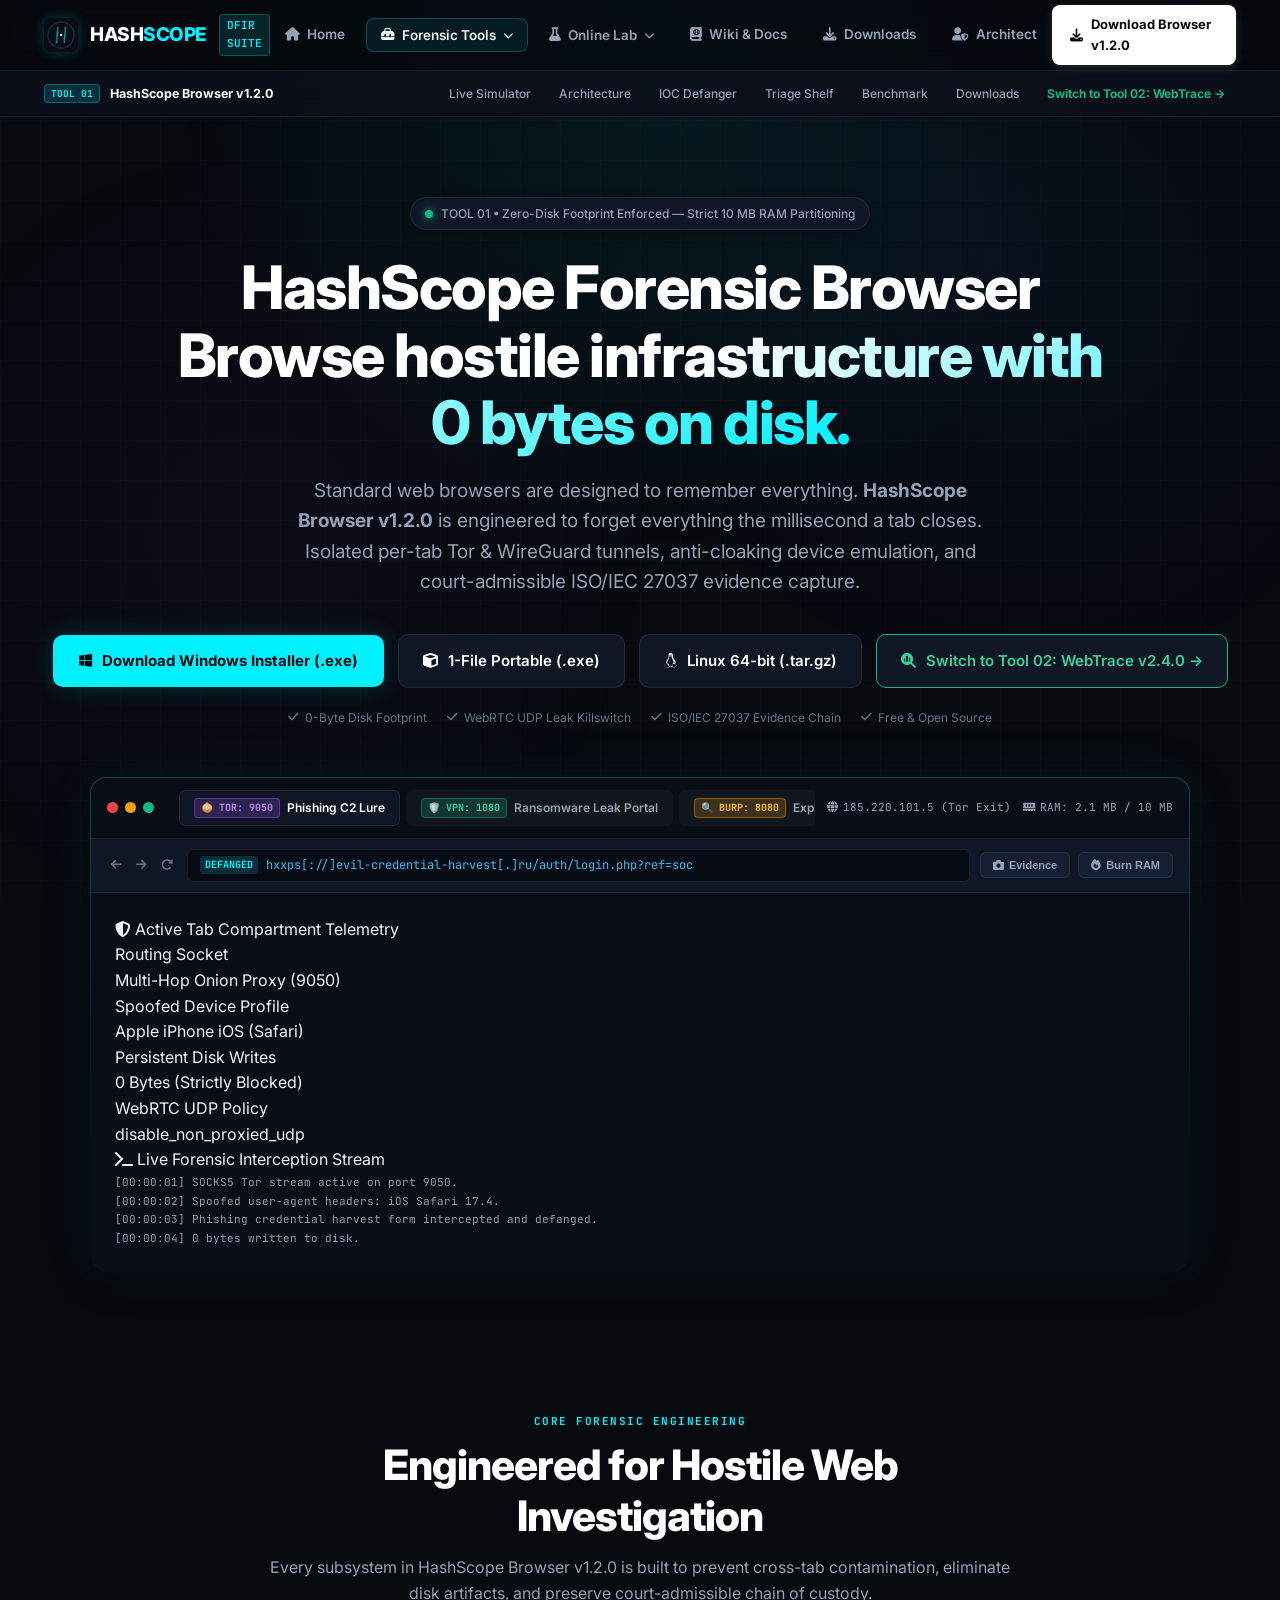
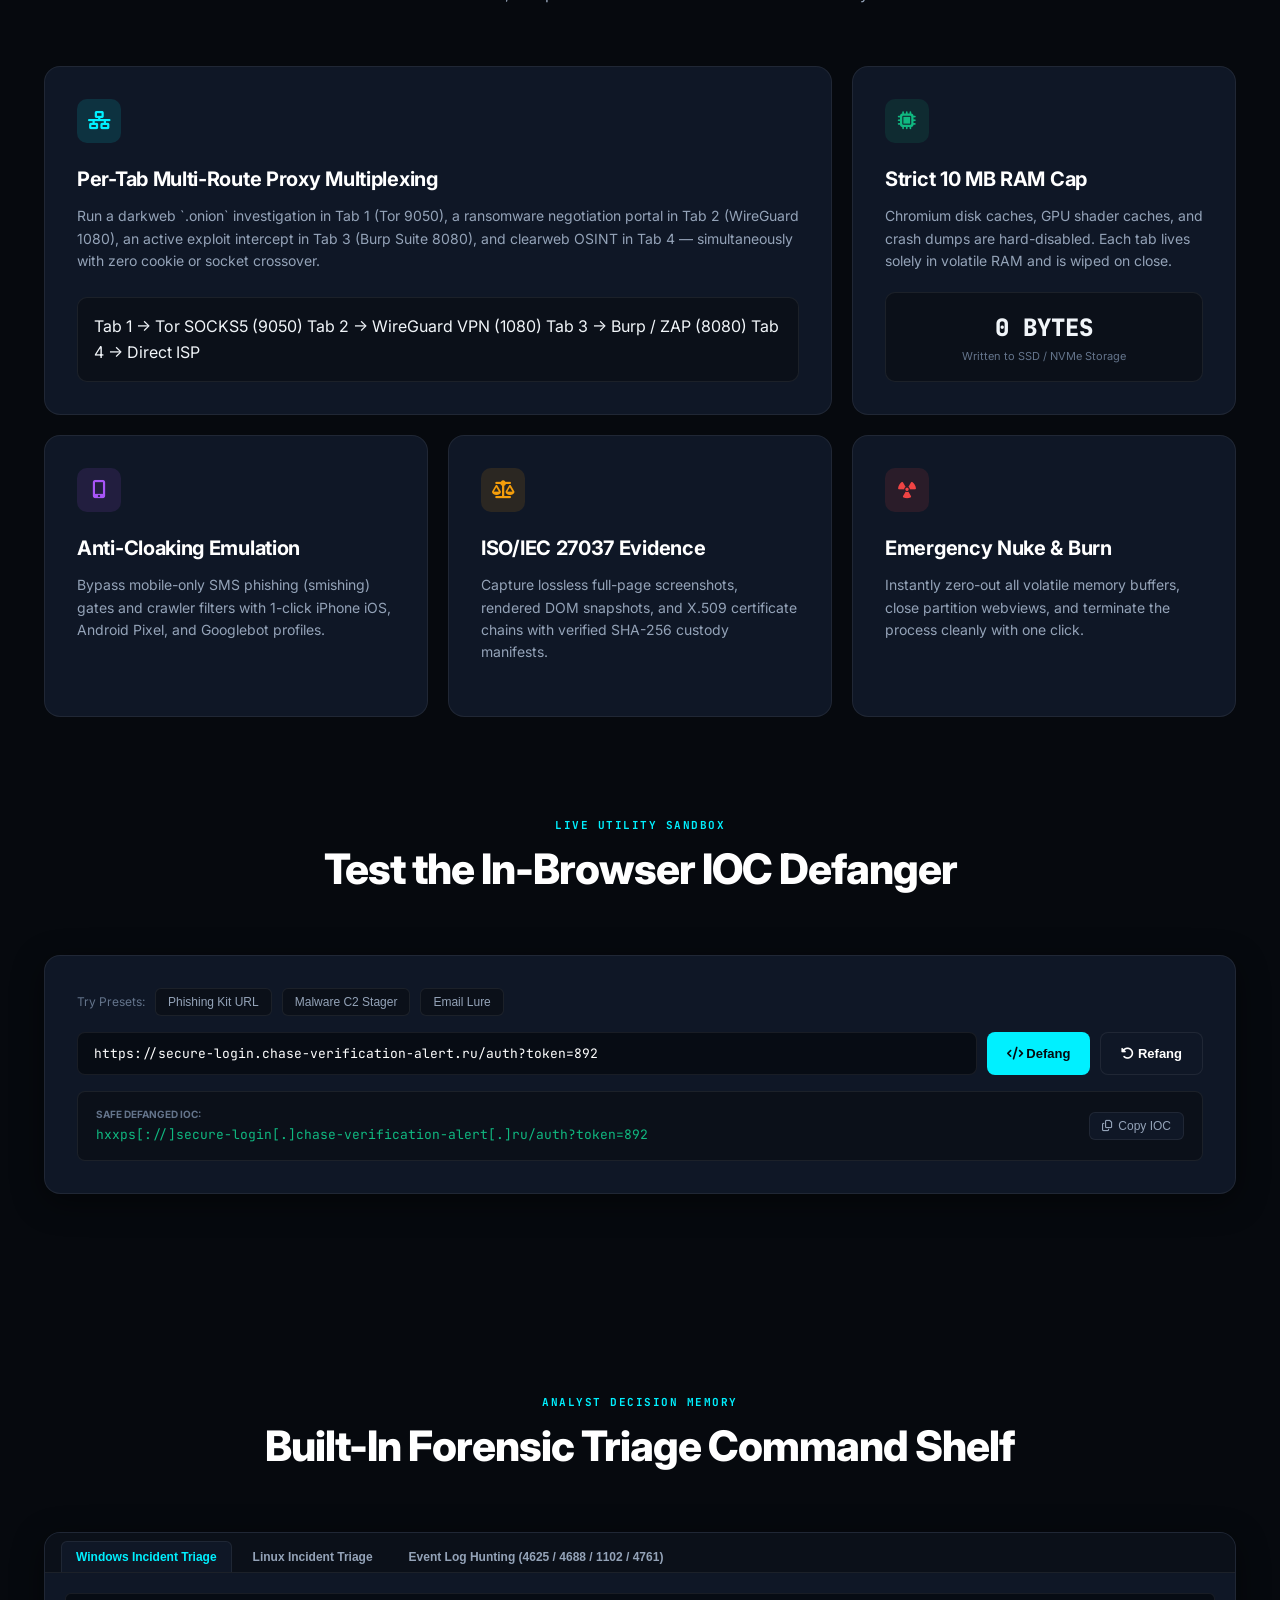
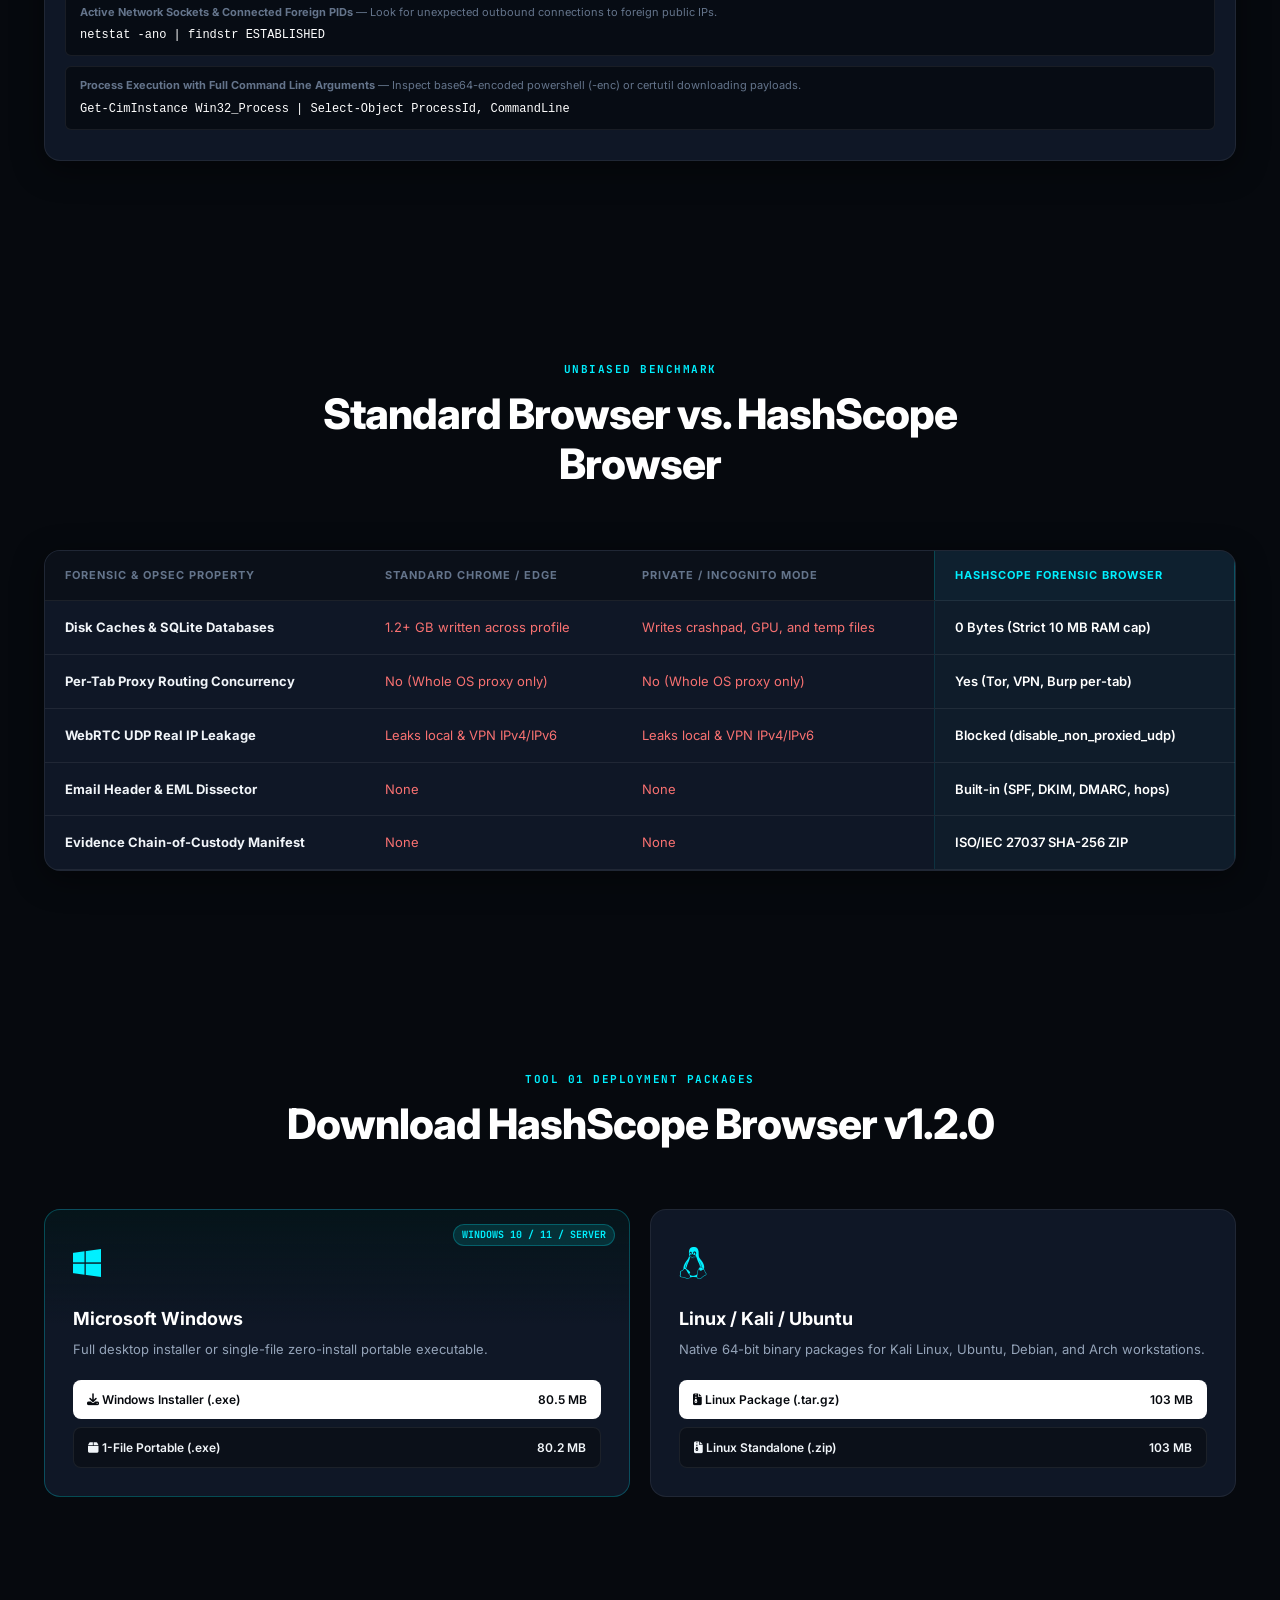
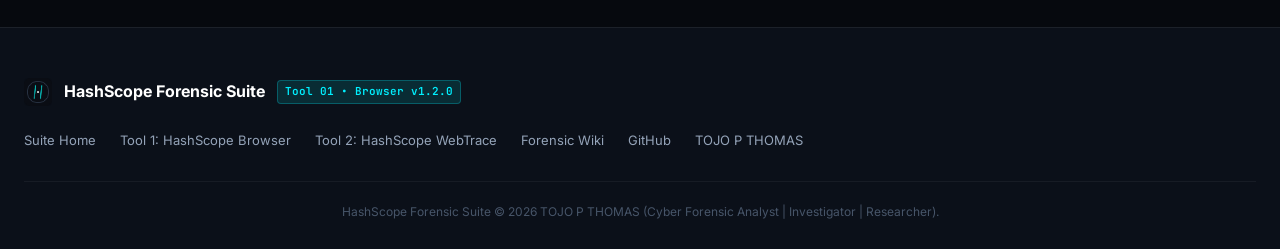
==== commit a3e48ebe: "Organize global navigation bar into clean Forensic Tools and Online Lab dropdowns with product sub-n" ====
--- a/browser.html
+++ b/browser.html
@@ -24,14 +24,14 @@
       <a href="index.html" class="brand-wrapper">
         <img src="assets/logo.png" alt="HashScope Logo" class="brand-logo-img">
         <span class="brand-name">HASH<span>SCOPE</span></span>
-        <span class="brand-badge">TOOL 01 • v1.2.0</span>
+        <span class="brand-badge">DFIR SUITE</span>
       </a>
 
       <nav class="nav-links">
-        <a href="index.html"><i class="fa-solid fa-grid-2"></i> Suite Home</a>
-
-        <!-- FORENSIC TOOLS DROPDOWN MENU -->
-        <div class="nav-dropdown" id="forensicToolsDropdown">
+        <a href="index.html"><i class="fa-solid fa-house"></i> Home</a>
+
+        <!-- 1. FORENSIC TOOLS DROPDOWN -->
+        <div class="nav-dropdown">
           <button type="button" class="nav-dropdown-trigger" aria-expanded="false">
             <i class="fa-solid fa-toolbox"></i> Forensic Tools <i class="fa-solid fa-chevron-down" style="font-size:10px;"></i>
           </button>
@@ -42,7 +42,7 @@
               <div class="nav-dropdown-icon cyan"><i class="fa-solid fa-shield-halved"></i></div>
               <div class="nav-dropdown-info">
                 <div class="nav-dropdown-title">
-                  1. HashScope Browser <span class="nav-tool-badge">v1.2.0</span>
+                  01. HashScope Browser <span class="nav-tool-badge">v1.2.0</span>
                 </div>
                 <div class="nav-dropdown-desc">Zero-Trace, 10 MB RAM Per-Tab Isolated Threat Hunting &amp; OSINT Web Browser</div>
               </div>
@@ -52,7 +52,7 @@
               <div class="nav-dropdown-icon emerald"><i class="fa-solid fa-magnifying-glass-chart"></i></div>
               <div class="nav-dropdown-info">
                 <div class="nav-dropdown-title">
-                  2. HashScope WebTrace <span class="nav-tool-badge new">v2.4.0 NEW</span>
+                  02. HashScope WebTrace <span class="nav-tool-badge new">v2.4.0 NEW</span>
                 </div>
                 <div class="nav-dropdown-desc">Free Browsing History Analysis &amp; 14+ Artifact Examiner (Chrome, Firefox, Edge, Safari, IE, Tor)</div>
               </div>
@@ -64,7 +64,7 @@
               <div class="nav-dropdown-icon amber"><i class="fa-solid fa-hard-drive"></i></div>
               <div class="nav-dropdown-info">
                 <div class="nav-dropdown-title">
-                  3. HashScope DiskCarve <span class="nav-tool-badge roadmap">ROADMAP</span>
+                  03. HashScope DiskCarve <span class="nav-tool-badge roadmap">ROADMAP</span>
                 </div>
                 <div class="nav-dropdown-desc">Unallocated Cluster &amp; File Signature Forensic Recovery Engine</div>
               </div>
@@ -74,7 +74,7 @@
               <div class="nav-dropdown-icon purple"><i class="fa-solid fa-memory"></i></div>
               <div class="nav-dropdown-info">
                 <div class="nav-dropdown-title">
-                  4. HashScope MemTrace <span class="nav-tool-badge roadmap">ROADMAP</span>
+                  04. HashScope MemTrace <span class="nav-tool-badge roadmap">ROADMAP</span>
                 </div>
                 <div class="nav-dropdown-desc">Volatile RAM Dump &amp; Process Injection Triage Analyzer</div>
               </div>
@@ -88,13 +88,51 @@
           </div>
         </div>
 
-        <a href="#architecture">Architecture</a>
-        <a href="#simulator">Live Simulator</a>
-        <a href="#sandbox">IOC Defanger</a>
-        <a href="#triage">Triage Shelf</a>
-        <a href="#comparison">Benchmark</a>
-        <a href="wiki.html" style="color:#10b981; font-weight:700;"><i class="fa-solid fa-book-atlas"></i> Wiki</a>
-        <a href="#download">Downloads</a>
+        <!-- 2. ONLINE LAB & UTILITIES DROPDOWN -->
+        <div class="nav-dropdown">
+          <button type="button" class="nav-dropdown-trigger subtle-trigger" aria-expanded="false">
+            <i class="fa-solid fa-flask"></i> Online Lab <i class="fa-solid fa-chevron-down" style="font-size:10px;"></i>
+          </button>
+          <div class="nav-dropdown-menu" style="width:350px;">
+            <div class="nav-dropdown-header">Interactive Web Forensic Utilities</div>
+
+            <a href="#simulator" class="nav-dropdown-item">
+              <div class="nav-dropdown-icon purple"><i class="fa-solid fa-network-wired"></i></div>
+              <div class="nav-dropdown-info">
+                <div class="nav-dropdown-title">Live Multi-Route Browser Simulator</div>
+                <div class="nav-dropdown-desc">Test Tor (9050), WireGuard (1080), and Burp (8080) per-tab isolation</div>
+              </div>
+            </a>
+
+            <a href="#sandbox" class="nav-dropdown-item">
+              <div class="nav-dropdown-icon cyan"><i class="fa-solid fa-code"></i></div>
+              <div class="nav-dropdown-info">
+                <div class="nav-dropdown-title">IOC URL &amp; Email Defanger</div>
+                <div class="nav-dropdown-desc">Neutralize malicious links before sharing in SOC reports</div>
+              </div>
+            </a>
+
+            <a href="#triage" class="nav-dropdown-item">
+              <div class="nav-dropdown-icon emerald"><i class="fa-solid fa-terminal"></i></div>
+              <div class="nav-dropdown-info">
+                <div class="nav-dropdown-title">DFIR Incident Triage Shelf</div>
+                <div class="nav-dropdown-desc">Curated Windows, Linux, and Event ID (4625/4688/1102) commands</div>
+              </div>
+            </a>
+
+            <a href="#comparison" class="nav-dropdown-item">
+              <div class="nav-dropdown-icon amber"><i class="fa-solid fa-scale-balanced"></i></div>
+              <div class="nav-dropdown-info">
+                <div class="nav-dropdown-title">Forensic Browser Benchmark</div>
+                <div class="nav-dropdown-desc">Standard Chrome/Edge vs. Incognito vs. HashScope</div>
+              </div>
+            </a>
+          </div>
+        </div>
+
+        <a href="wiki.html"><i class="fa-solid fa-book-atlas"></i> Wiki &amp; Docs</a>
+        <a href="#download"><i class="fa-solid fa-download"></i> Downloads</a>
+        <a href="index.html#creator"><i class="fa-solid fa-user-shield"></i> Architect</a>
       </nav>
 
       <div class="nav-actions">
@@ -104,6 +142,25 @@
       </div>
     </div>
   </header>
+
+  <!-- PRODUCT SUB-NAVIGATION STRIP -->
+  <div class="product-subnav">
+    <div class="product-subnav-inner">
+      <div class="product-subnav-title">
+        <span class="nav-tool-badge">TOOL 01</span>
+        <span>HashScope Browser v1.2.0</span>
+      </div>
+      <div class="product-subnav-links">
+        <a href="#simulator">Live Simulator</a>
+        <a href="#architecture">Architecture</a>
+        <a href="#sandbox">IOC Defanger</a>
+        <a href="#triage">Triage Shelf</a>
+        <a href="#comparison">Benchmark</a>
+        <a href="#download">Downloads</a>
+        <a href="webtrace.html" style="color:var(--emerald); font-weight:700;">Switch to Tool 02: WebTrace &rarr;</a>
+      </div>
+    </div>
+  </div>
 
   <main>
     <!-- ================= HERO SECTION ================= -->
@@ -480,14 +537,20 @@
 
   <script>
     // Dropdown toggle support for click/mobile
-    const dd = document.getElementById('forensicToolsDropdown');
-    if (dd) {
-      dd.querySelector('.nav-dropdown-trigger').addEventListener('click', (e) => {
-        e.stopPropagation();
-        dd.classList.toggle('open');
-      });
-      document.addEventListener('click', () => dd.classList.remove('open'));
-    }
+    document.querySelectorAll('.nav-dropdown').forEach(drop => {
+      const btn = drop.querySelector('.nav-dropdown-trigger');
+      if (btn) {
+        btn.addEventListener('click', (e) => {
+          e.stopPropagation();
+          const wasOpen = drop.classList.contains('open');
+          document.querySelectorAll('.nav-dropdown').forEach(d => d.classList.remove('open'));
+          if (!wasOpen) drop.classList.add('open');
+        });
+      }
+    });
+    document.addEventListener('click', () => {
+      document.querySelectorAll('.nav-dropdown').forEach(d => d.classList.remove('open'));
+    });
 
     // Simulator logic
     const tabData = {
--- a/style.css
+++ b/style.css
@@ -164,18 +164,32 @@
 .nav-links {
   display: flex;
   align-items: center;
-  gap: 28px;
-}
-
-.nav-links a {
-  font-size: 13px;
-  font-weight: 500;
-  color: var(--text-secondary);
-  transition: color 0.15s ease;
-}
-
-.nav-links a:hover {
+  gap: 6px;
+}
+
+.nav-links > a {
+  display: inline-flex;
+  align-items: center;
+  gap: 7px;
+  font-size: 13.5px;
+  font-weight: 600;
+  color: var(--text-secondary);
+  padding: 8px 14px;
+  border-radius: 8px;
+  border: 1px solid transparent;
+  transition: all 0.18s ease;
+  white-space: nowrap;
+}
+
+.nav-links > a:hover {
   color: #ffffff;
+  background: rgba(255, 255, 255, 0.05);
+}
+
+.nav-links > a.active-nav {
+  color: #ffffff;
+  background: rgba(0, 240, 255, 0.08);
+  border-color: rgba(0, 240, 255, 0.22);
 }
 
 .nav-actions {
@@ -1252,42 +1266,110 @@
   display: inline-flex;
   align-items: center;
   gap: 7px;
-  font-size: 13px;
-  font-weight: 700;
-  color: var(--cyan) !important;
+  font-family: var(--font-sans);
+  font-size: 13.5px;
+  font-weight: 600;
+  color: var(--text-main);
   background: rgba(0, 240, 255, 0.08);
-  border: 1px solid rgba(0, 240, 255, 0.28);
-  padding: 7px 14px;
+  border: 1px solid rgba(0, 240, 255, 0.25);
+  padding: 8px 14px;
   border-radius: 8px;
   cursor: pointer;
-  transition: all 0.2s ease;
+  transition: all 0.18s ease;
+  white-space: nowrap;
+}
+
+.nav-dropdown-trigger.subtle-trigger {
+  background: transparent;
+  border-color: transparent;
+  color: var(--text-secondary);
 }
 
 .nav-dropdown-trigger:hover,
 .nav-dropdown.open .nav-dropdown-trigger {
-  background: rgba(0, 240, 255, 0.16);
+  background: rgba(0, 240, 255, 0.15);
   border-color: var(--cyan);
   color: #ffffff !important;
-  box-shadow: 0 0 18px rgba(0, 240, 255, 0.2);
+  box-shadow: 0 0 16px rgba(0, 240, 255, 0.18);
 }
 
 .nav-dropdown-menu {
   position: absolute;
   top: calc(100% + 10px);
   left: 0;
-  width: 390px;
-  background: rgba(11, 16, 25, 0.97);
+  width: 400px;
+  background: rgba(11, 16, 25, 0.98);
   backdrop-filter: blur(20px);
   -webkit-backdrop-filter: blur(20px);
   border: 1px solid rgba(0, 240, 255, 0.3);
   border-radius: 14px;
   padding: 10px;
-  box-shadow: 0 20px 50px rgba(0, 0, 0, 0.75), 0 0 25px rgba(0, 240, 255, 0.12);
+  box-shadow: 0 20px 50px rgba(0, 0, 0, 0.8), 0 0 25px rgba(0, 240, 255, 0.12);
   opacity: 0;
   visibility: hidden;
-  transform: translateY(8px);
+  transform: translateY(6px);
   transition: all 0.18s ease;
   z-index: 2000;
+}
+
+.nav-dropdown-menu::before {
+  content: '';
+  position: absolute;
+  top: -14px;
+  left: 0;
+  right: 0;
+  height: 14px;
+}
+
+/* Product Page Sub-Navigation Bar */
+.product-subnav {
+  position: sticky;
+  top: 70px;
+  z-index: 950;
+  background: rgba(11, 16, 25, 0.92);
+  backdrop-filter: blur(12px);
+  border-bottom: 1px solid rgba(255, 255, 255, 0.06);
+}
+
+.product-subnav-inner {
+  max-width: 1240px;
+  margin: 0 auto;
+  padding: 8px 24px;
+  display: flex;
+  align-items: center;
+  justify-content: space-between;
+  flex-wrap: wrap;
+  gap: 12px;
+}
+
+.product-subnav-title {
+  display: flex;
+  align-items: center;
+  gap: 10px;
+  font-size: 12.5px;
+  font-weight: 700;
+  color: #ffffff;
+}
+
+.product-subnav-links {
+  display: flex;
+  align-items: center;
+  gap: 6px;
+  flex-wrap: wrap;
+}
+
+.product-subnav-links a {
+  font-size: 12px;
+  font-weight: 500;
+  color: var(--text-secondary);
+  padding: 5px 11px;
+  border-radius: 6px;
+  transition: all 0.15s ease;
+}
+
+.product-subnav-links a:hover {
+  color: #ffffff;
+  background: rgba(255, 255, 255, 0.06);
 }
 
 .nav-dropdown:hover .nav-dropdown-menu,
